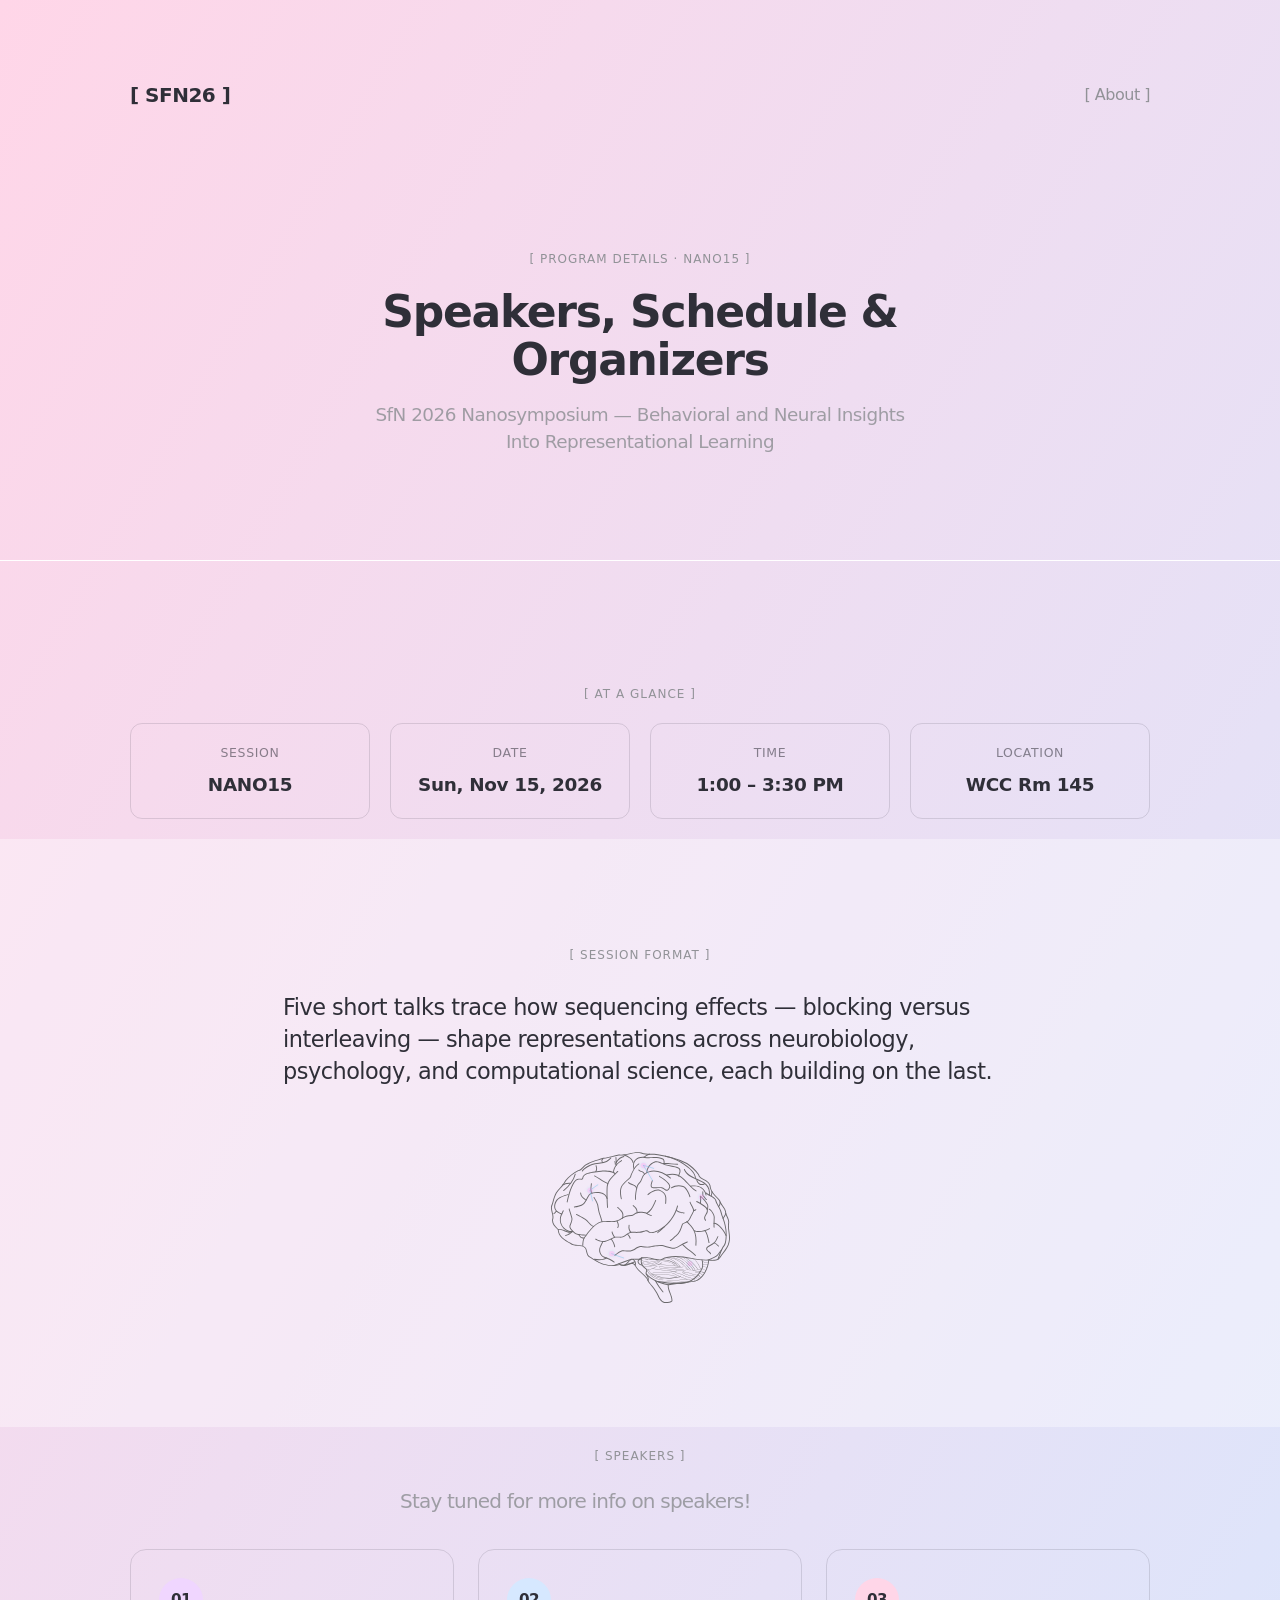
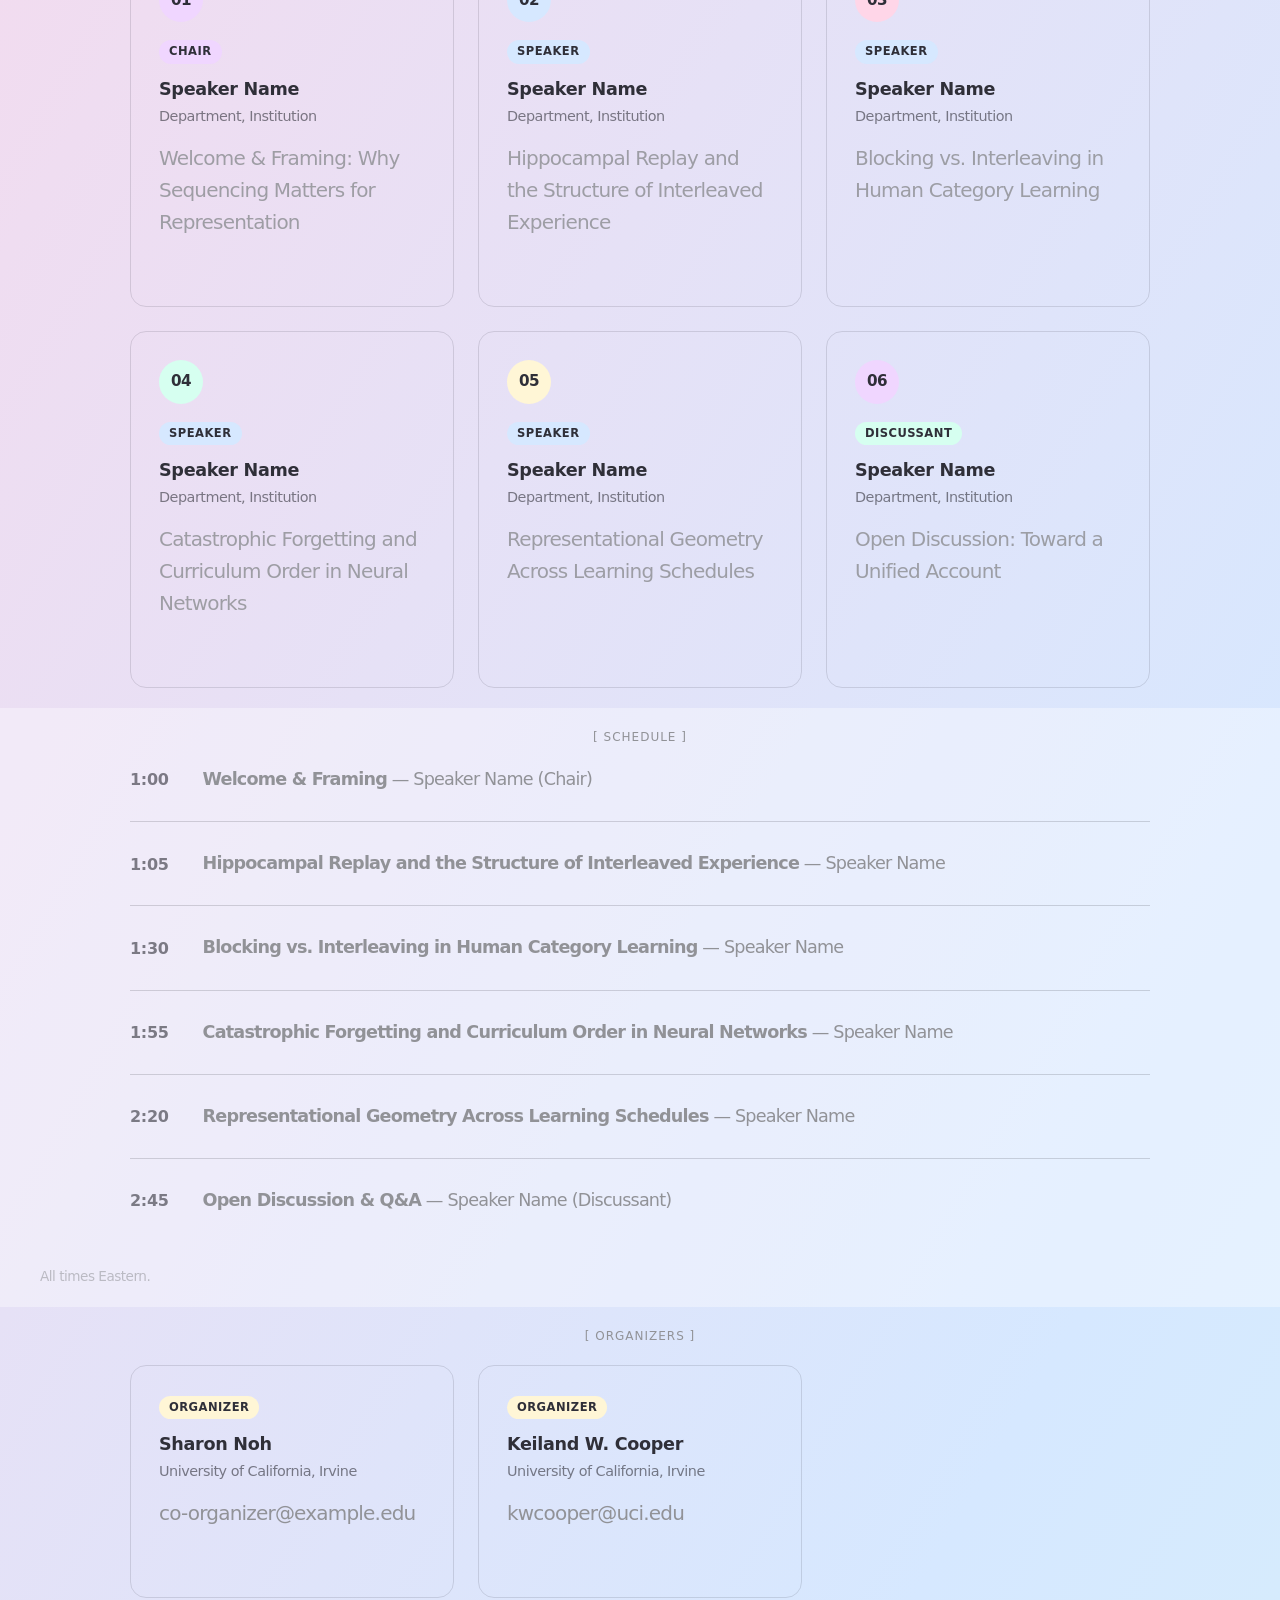
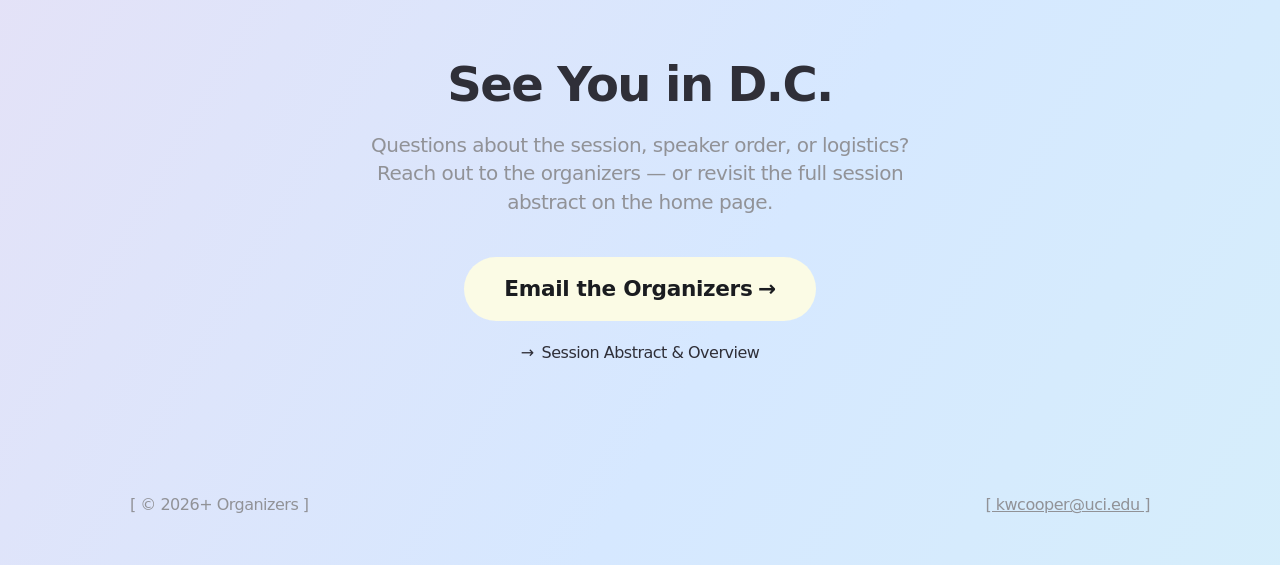
==== about.html @ 7e4efb63 "init commit" ====
<!doctype html>
<html lang="en">
  <!--

Hey! Are you a dev or a bot? If the former, then you should contact me and we can talk all things code.
If you're a bot, then well, contact me and I'll give you a Turing test or two.

-> kwcooper at uci dot edu

-->
<head>
<meta charset="utf-8" />
<meta name="viewport" content="width=device-width, initial-scale=1" />

<!-- SEO -->  
<title>Insights into Representation Learning</title>
<meta name="description" content="Behavioral and Neural Insights Into Representational Learning | SFN 2026" />
<link rel="canonical" href="https://yourdomain.com/" />
<meta name="robots" content="index,follow" />

<!-- Favicon -->   
<link rel="icon" href="./assets/img/global/favicon.ico" sizes="any" />

<!-- Socials -->
<meta property="og:title" content="Insights into Representation Learning" />
<meta property="og:description" content="Behavioral and Neural Insights Into Representational Learning | SFN 2026" />
<meta property="og:type" content="website" />
<meta property="og:url" content="https://yourdomain.com" />
<meta property="og:image" content="./assets/img/og-image.jpg" />
<meta name="twitter:card" content="summary_large_image" />

<!-- Styles + JS -->    
<link rel="preload" href="./assets/css/styles.css?v=1.0" as="style" />
<link rel="stylesheet" href="./assets/css/colors.css?v=1.0" /> 
<link rel="stylesheet" href="./assets/css/styles.css?v=1.0" />

</head>
<body class="scheme-midnight">

<header class="top">
  <div class="top__left">
    <a href="./index.html" class="top__brand">[ SFN26 ]</a>
  </div>
  <input type="checkbox" id="nav-toggle" class="nav-toggle" />
  <label for="nav-toggle" class="nav-toggle-label" aria-label="Toggle navigation menu">
    <span></span>
  </label>

  <nav class="top__right">
  	<div class="links">
	    <a href="./about.html" class="top__link" aria-current="page">[ About ]</a>
    </div>
  </nav>
</header>

<section class="hero">
  <div class="boxed-header">
    <div class="contact-hero">
      <span class="eyebrow"> [ Program Details · NANO15 ] </span>
      <h1 class="about-heading">Speakers, Schedule &amp; Organizers</h1>
      <p class="about-subheading">SfN 2026 Nanosymposium — Behavioral and Neural Insights Into Representational Learning</p>
    </div>
    <hr>
  </div>
</section>

<section id="at-a-glance">
  <div class="boxed">
    <span class="eyebrow"> [ At a Glance ] </span>
    <div class="fact-grid">
      <div class="fact-card">
        <span class="fact-card__label">Session</span>
        <span class="fact-card__value">NANO15</span>
      </div>
      <div class="fact-card">
        <span class="fact-card__label">Date</span>
        <span class="fact-card__value">Sun, Nov 15, 2026</span>
      </div>
      <div class="fact-card">
        <span class="fact-card__label">Time</span>
        <span class="fact-card__value">1:00 – 3:30 PM</span>
      </div>
      <div class="fact-card">
        <span class="fact-card__label">Location</span>
        <span class="fact-card__value">WCC Rm 145</span>
      </div>
    </div>
  </div>
</section>

<section class="bg-alt">
  <div class="bio-section">
    <div class="bio-text">
      <div class="inline-paragraph">
        <span class="eyebrow"> [ Session Format ] </span>
        <p>Five short talks trace how sequencing effects — blocking versus interleaving — shape representations across neurobiology, psychology, and computational science, each building on the last.</p>
        <!-- <p>The chair frames the shared question up front, four speakers present ~15-minute talks, and a discussant closes with open Q&amp;A connecting the threads across fields.</p> -->
        <div class="brain-visual">
          <img class="brain-illustration" src="./assets/img/global/brain-outline.svg" alt="Anatomical outline of the human brain, lateral view" width="260" height="260" />
          <svg class="brain-signals" viewBox="0 0 1200 1200" aria-hidden="true">
            <path pathLength="1" d="M300,380 Q460,260 620,230" />
            <path pathLength="1" d="M620,230 Q820,280 970,420" />
            <path pathLength="1" d="M300,380 Q350,600 430,760" />
            <path pathLength="1" d="M430,760 Q650,850 900,820" />
            <path pathLength="1" d="M620,230 Q820,550 900,820" />
            <circle cx="300" cy="380" r="16" />
            <circle cx="620" cy="230" r="16" />
            <circle cx="970" cy="420" r="16" />
            <circle cx="430" cy="760" r="16" />
            <circle cx="900" cy="820" r="16" />
          </svg>
        </div>
      </div>
    </div>
  </div>
</section>

<section id="speakers">
  <div class="boxed">
    <span class="eyebrow"> [ Speakers ] </span>
    <!-- <p class="section-intro">Confirmed speakers span neurobiology, psychology, and computational science. Names below are placeholders — swap in your finalized lineup as talks are confirmed.</p> -->
    <p class="section-intro">Stay tuned for more info on speakers!</p>
    <div class="speaker-grid">
      <div class="speaker-card">
        <div class="speaker-avatar accent-lavender">01</div>
        <span class="speaker-role role-chair">Chair</span>
        <div class="speaker-name">Speaker Name</div>
        <div class="speaker-affil">Department, Institution</div>
        <p class="speaker-talk">Welcome &amp; Framing: Why Sequencing Matters for Representation</p>
      </div>

      <div class="speaker-card">
        <div class="speaker-avatar accent-blue">02</div>
        <span class="speaker-role role-speaker">Speaker</span>
        <div class="speaker-name">Speaker Name</div>
        <div class="speaker-affil">Department, Institution</div>
        <p class="speaker-talk">Hippocampal Replay and the Structure of Interleaved Experience</p>
      </div>

      <div class="speaker-card">
        <div class="speaker-avatar accent-pink">03</div>
        <span class="speaker-role role-speaker">Speaker</span>
        <div class="speaker-name">Speaker Name</div>
        <div class="speaker-affil">Department, Institution</div>
        <p class="speaker-talk">Blocking vs. Interleaving in Human Category Learning</p>
      </div>

      <div class="speaker-card">
        <div class="speaker-avatar accent-mint">04</div>
        <span class="speaker-role role-speaker">Speaker</span>
        <div class="speaker-name">Speaker Name</div>
        <div class="speaker-affil">Department, Institution</div>
        <p class="speaker-talk">Catastrophic Forgetting and Curriculum Order in Neural Networks</p>
      </div>

      <div class="speaker-card">
        <div class="speaker-avatar accent-lemon">05</div>
        <span class="speaker-role role-speaker">Speaker</span>
        <div class="speaker-name">Speaker Name</div>
        <div class="speaker-affil">Department, Institution</div>
        <p class="speaker-talk">Representational Geometry Across Learning Schedules</p>
      </div>

      <div class="speaker-card">
        <div class="speaker-avatar accent-lavender">06</div>
        <span class="speaker-role role-discussant">Discussant</span>
        <div class="speaker-name">Speaker Name</div>
        <div class="speaker-affil">Department, Institution</div>
        <p class="speaker-talk">Open Discussion: Toward a Unified Account</p>
      </div>
    </div>
  </div>
</section>

<section class="bg-alt">
  <div class="boxed">
    <span class="eyebrow"> [ Schedule ] </span>

    <div class="timeline-list">
      <div class="timeline-item">
        <div class="timeline-year">1:00</div>
        <p class="timeline-body"><strong>Welcome &amp; Framing</strong> — Speaker Name (Chair)</p>
      </div>
      <div class="timeline-item">
        <div class="timeline-year">1:05</div>
        <p class="timeline-body"><strong>Hippocampal Replay and the Structure of Interleaved Experience</strong> — Speaker Name</p>
      </div>
      <div class="timeline-item">
        <div class="timeline-year">1:30</div>
        <p class="timeline-body"><strong>Blocking vs. Interleaving in Human Category Learning</strong> — Speaker Name</p>
      </div>
      <div class="timeline-item">
        <div class="timeline-year">1:55</div>
        <p class="timeline-body"><strong>Catastrophic Forgetting and Curriculum Order in Neural Networks</strong> — Speaker Name</p>
      </div>
      <div class="timeline-item">
        <div class="timeline-year">2:20</div>
        <p class="timeline-body"><strong>Representational Geometry Across Learning Schedules</strong> — Speaker Name</p>
      </div>
      <div class="timeline-item">
        <div class="timeline-year">2:45</div>
        <p class="timeline-body"><strong>Open Discussion &amp; Q&amp;A</strong> — Speaker Name (Discussant)</p>
      </div>
    </div>
  </div>
  <p class="section-note">All times Eastern.</p>
</section>

<section id="organizers">
  <div class="boxed">
    <span class="eyebrow"> [ Organizers ] </span>
    <div class="organizer-grid">
      <div class="organizer-card">
        <span class="speaker-role role-organizer">Organizer</span>
        <div class="organizer-name">Sharon Noh</div>
        <div class="organizer-affil">University of California, Irvine</div>
        <p class="organizer-email"><a href="mailto:co-organizer@example.edu">co-organizer@example.edu</a></p>
      </div>
      <div class="organizer-card">
        <span class="speaker-role role-organizer">Organizer</span>
        <div class="organizer-name">Keiland W. Cooper</div>
        <div class="organizer-affil">University of California, Irvine</div>
        <p class="organizer-email"><a href="mailto:kwcooper@uci.edu">kwcooper@uci.edu</a></p>
      </div>
    </div>
  </div>
</section>

<section class="contact-hero" id="contact">
  <h2 class="contact-heading">See You in D.C.</h2>
  <p class="contact-intro">Questions about the session, speaker order, or logistics? Reach out to the organizers — or revisit the full session abstract on the home page.</p>
  <a href="mailto:kwcooper@uci.edu" class="top__cta contact-cta">Email the Organizers <span class="arrow">→</span></a>
  <div class="contact-links">
    <a href="./index.html">Session Abstract &amp; Overview</a>
  </div>
</section>

<footer class="site-footer">
  <p class="footer-left">[ © 2026+ Organizers ]</p>
  <p class="footer-right">
    <a href="mailto:kwcooper@uci.edu">[ kwcooper@uci.edu ]</a>
  </p>
</footer>
</body>
</html>
---- assets/css/styles.css ----
@charset "UTF-8";
/* ------------------------------------------------------------------------------- */
/* Make it look all pretty and such */
/* ------------------------------------------------------------------------------- */
*,
*::before,
*::after {
  box-sizing: border-box;
  margin: 0;
  padding: 0;
}

html {
  line-height: 1.5;
  -webkit-text-size-adjust: 100%;
  scroll-behavior: smooth;
  color: #000;
}

body {
  text-rendering: optimizeSpeed;
  font-family: inherit;
  font-size: 100%;
  line-height: inherit;
  min-height: 100vh;
  -webkit-tap-highlight-color: rgba(0, 0, 0, 0);
}

img,
picture,
video,
canvas,
svg {
  display: block;
  max-width: 100%;
  height: auto;
}

input,
button,
textarea,
select {
  font: inherit;
  color: inherit;
  background: none;
  border: none;
  outline: none;
}

ul,
ol {
  list-style: none;
}

a {
  color: inherit;
  text-decoration: none;
}

table {
  border-collapse: collapse;
  width: 100%;
}

body {
  -webkit-font-smoothing: antialiased;
  -moz-osx-font-smoothing: grayscale;
  text-rendering: optimizeLegibility;
}

body {
  font-family: "Inter", system-ui, -apple-system, BlinkMacSystemFont, "Segoe UI", sans-serif, "Apple Color Emoji", "Segoe UI Emoji";
  line-height: 1.5;
  letter-spacing: -0.5px;
  font-style: normal;
  font-weight: 400;
}

section {
  padding-top: 20px;
  padding-bottom: 20px;
}
@media (max-width: 600px) {
  section {
    padding-top: 30px;
    padding-bottom: 30px;
  }
}

.bio-section, .site-footer, .top {
  padding-top: 80px;
  padding-bottom: 80px;
}
@media (max-width: 600px) {
  .bio-section, .site-footer, .top {
    padding-top: 40px;
    padding-bottom: 40px;
  }
}

.bio-section, .site-footer, div.boxed, .eyebrow, .top {
  width: 100%;
  max-width: 1020px;
  margin-left: auto;
  margin-right: auto;
}
@media (max-width: 1100px) {
  .bio-section, .site-footer, div.boxed, .eyebrow, .top {
    width: calc(100% - 80px);
  }
}
.overview {
  width: 100%;
  max-width: 800px;
  margin-left: auto;
  margin-right: auto;
}

div.boxed blockquote, div.boxed p,
div.boxed h2 {
  width: 100%;
  max-width: 480px;
  margin-left: auto;
  margin-right: auto;
}

/* ------------------------------------------------------------------------------- */
/* Global styles */
/* ------------------------------------------------------------------------------- */
html {
  font-size: 16px;
  scroll-behavior: smooth;
  box-sizing: border-box;
}
@media (max-width: 600px) {
  html {
    font-size: 14px;
  }
}

body {
  padding: 0;
  margin: 0;
  -webkit-tap-highlight-color: rgba(0, 0, 0, 0);
}

*, *::before, *::after {
  box-sizing: inherit;
}

img {
  max-width: 100%;
  height: auto;
  border-radius: 12px;
}

a img {
  vertical-align: top;
}

p {
  margin: 0 0 10px 0;
}

li {
  list-style: none;
}

*:focus {
  outline: 2px solid transparent;
  outline-offset: 2px;
}

hr {
  border: none;
  height: 1px;
  display: block;
  margin: 40px 0;
  border-bottom: 2px dotted;
}

b, strong {
  font-style: normal;
  font-weight: 600;
}

del {
  text-decoration: line-through;
}

blockquote {
  margin: 40px 0 40px 0;
  padding: 0 20px 0 20px;
  border-left: 1px solid;
}
blockquote a {
  text-decoration: underline;
}

i, em {
  font-style: italic;
}

pre code {
  display: block;
  padding: 20px;
  overflow: hidden;
  margin-bottom: 20px;
}

textarea,
input,
button,
select {
  border-radius: 0;
  appearance: none;
  -webkit-appearance: none;
  -moz-appearance: none;
}

/* ------------------------------------------------------------------------------- */
/* Header (logo + nav) */
/* ------------------------------------------------------------------------------- */
.top {
  position: relative;
  display: flex;
  justify-content: space-between;
  align-items: center;
  background-color: inherit;
}
.top__left {
  display: flex;
  align-items: center;
  gap: 20px;
}

/* Mobile nav toggle (checkbox hack — no JS needed) */
.nav-toggle {
  position: absolute;
  width: 1px;
  height: 1px;
  overflow: hidden;
  clip: rect(0 0 0 0);
}
.nav-toggle-label {
  display: none;
  align-items: center;
  justify-content: center;
  width: 28px;
  height: 28px;
  cursor: pointer;
  z-index: 20;
}
.nav-toggle-label span {
  position: relative;
  display: block;
  width: 100%;
  height: 2px;
  background: currentColor;
  transition: background 0.2s ease;
}
.nav-toggle-label span::before,
.nav-toggle-label span::after {
  content: "";
  position: absolute;
  left: 0;
  width: 100%;
  height: 2px;
  background: currentColor;
  transition: transform 0.25s ease, top 0.25s ease;
}
.nav-toggle-label span::before {
  top: -8px;
}
.nav-toggle-label span::after {
  top: 8px;
}
.nav-toggle:checked ~ .nav-toggle-label span {
  background: transparent;
}
.nav-toggle:checked ~ .nav-toggle-label span::before {
  top: 0;
  transform: rotate(45deg);
}
.nav-toggle:checked ~ .nav-toggle-label span::after {
  top: 0;
  transform: rotate(-45deg);
}
.top__avatar {
  width: 60px;
  height: 60px;
  border-radius: 50%;
  object-fit: cover;
}
@media (max-width: 600px) {
  .top__avatar {
    width: 40px;
    height: 40px;
  }
}
.top__brand {
  font-size: 1.25rem;
  font-weight: bold;
}
.top__right {
  display: flex;
  align-items: center;
  gap: 40px;
}
@media (max-width: 600px) {
  .nav-toggle-label {
    display: flex;
  }
  .top__right {
    position: absolute;
    top: 100%;
    left: 50%;
    right: auto;
    width: 100vw;
    padding: 30px 0 40px;
    background-color: #fffff5;
    color: #1a1c20;
    align-items: center;
    opacity: 0;
    visibility: hidden;
    transform: translate(-50%, -8px);
    transition: opacity 0.2s ease, transform 0.2s ease, visibility 0.2s;
  }
  .nav-toggle:checked ~ .top__right {
    opacity: 1;
    visibility: visible;
    transform: translate(-50%, 0);
  }
  .top__right .links {
    flex-direction: column;
    align-items: center;
    gap: 28px;
    width: 100%;
  }
  .top__right .links .top__link {
    font-size: 1.5rem;
    text-align: center;
    color: #000;
  }
  .top__right .links .top__link:hover {
    color: #999;
  }
}
.top .links {
  display: flex;
  align-items: center;
  gap: 40px;
}
.top__link {
  font-size: 1rem;
  text-decoration: none;
  transition: color 0.2s ease-in, border-color 0.2s ease-in;
}
.top__link:hover {
  transition: color 0.1s ease-out, border-color 0.1s ease-out;
}
.top__cta {
  padding: 4px 16px;
  border-radius: 999px;
  font-size: 1rem;
  text-decoration: none;
  display: inline-flex;
  transition: color 0.3s;
}
.top__cta .arrow {
  display: inline-block;
  transition: transform 0.3s ease;
  margin-left: 0.25em;
}
.top__cta:hover .arrow {
  transform: translateX(3px);
}


/* :) */

div.boxed-header img {
    width: 20%; 
    display: block; 
    margin-left: auto;
    margin-right: auto;
    height: auto; 
  }
  @media (max-width: 600px) {
  div.boxed-header img  {
    width: 20%; 
  }
}

/* border: none; height: 40px; border-top: 0.5px solid white; margin: 5px 0;  */
div.boxed-header hr {
    border: none; 
    height: 80px; 
    border-top: 0.5px solid white; 
    margin: 5px 0;
}


/* ------------------------------------------------------------------------------- */
/* Intros with big type */
/* ------------------------------------------------------------------------------- */
.eyebrow {
  display: block;
  margin-bottom: 20px;
  text-transform: uppercase;
  font-size: 12px;
  letter-spacing: 1px;
  text-align: center;
  /* border: 1px solid white; */
}

.overview {
  font-size: 4rem;
  letter-spacing: -0.1875rem;
  line-height: 4.4rem;
  text-align: center;
}
@media (max-width: 600px) {
  .overview {
    text-align: left;
    font-size: 3.2rem;
    letter-spacing: -0.0375rem;
    line-height: 3.52rem;
  }
}

.page-title {
  color: #000;
  font-size: 1.5rem;
  font-weight: 600;
  letter-spacing: -0.02rem;
  line-height: 1.4;
  text-align: center;
  margin-top: 24px;
}
@media (max-width: 600px) {
  .page-title {
    text-align: center;
    font-size: 1.15rem;
  }
}

/* ------------------------------------------------------------------------------- */
/* Page sections */
/* ------------------------------------------------------------------------------- */
section {
  width: 100%;
  margin: 0;
}
section p {
  margin-bottom: 40px;
}
section p a {
  text-decoration: underline;
}
section hr {
  border: none;
  height: 160px;
}
@media (max-width: 600px) {
  section hr {
    height: 80px;
  }
}


div.boxed img {
  width: 100%;
  max-width: 1020px;
  border-radius: 12px;
}
div.boxed p,
div.boxed h2 {
  font-size: 1.25rem;
  letter-spacing: -0.05rem;
  line-height: 2rem;
}
div.boxed h2 {
  margin-top: 40px;
  margin-bottom: 40px;
}
div.boxed blockquote {
  font-size: 1rem;
  line-height: 1.5rem;
}
div.boxed blockquote p {
  font-size: 1rem;
  line-height: 1.5rem;
}
div.boxed p a {
  transition: color 0.2s ease-in, border-color 0.2s ease-in;
}
div.boxed p a:hover {
  transition: color 0.1s ease-out, border-color 0.1s ease-out;
}
/*div.boxed hr {
  border: none;
  height: 160px;
}*/



/* ------------------------------------------------------------------------------- */
/* Footers */
/* ------------------------------------------------------------------------------- */
.site-footer {
  display: flex;
  justify-content: space-between;
  align-items: center;
  padding: 40px 0;
  font-size: 1rem;
  flex-wrap: wrap;
}

.site-footer a {
  text-decoration: underline;
}

.site-footer a:hover {
  text-decoration: underline;
}

.footer-left,
.footer-right {
  margin: 0.5rem 0;
}

/* ------------------------------------------------------------------------------- */
/* Bios, Info, About section */
/*TODO: need to redo this section if we want the actual footer...*/
/* ------------------------------------------------------------------------------- */
.bio-section {
  display: flex;
  align-items: center;
  justify-content: center;
  gap: 40px;
/*  flex-wrap: wrap;*/
}

.bio-image {
  width: 10%;
}
@media (min-width: 600px) {
  .bio-image {
    width: 10%;
  }
}

.bio-image img {
  width: 100%;
  border-radius: 12px;
}

.bio-text {
  width: 70%;
  font-size: 1.4rem;
  line-height: 2rem;
}
@media (max-width: 600px) {
  .bio-text {
    width: 90%;
    font-size: 1.1rem;
  }
}

.bio-links {
  display: flex;
  gap: 3rem;
  font-size: 1.25rem;
  line-height: 2rem;
  flex-wrap: wrap;
}
.bio-links ul {
  list-style: none;
  padding: 0;
}
.bio-links ul li {
  margin-bottom: 8px;
}
.bio-links a {
  text-decoration: none;
  position: relative;
}
.bio-links a::before {
  content: "→";
  margin-right: 0.5rem;
  display: inline-block;
  transition: transform 0.3s ease;
}
.bio-links a:hover {
  text-decoration: none;
}
.bio-links a:hover::before {
  transform: translateX(3px);
}

/* ------------------------------------------------------------------------------- */
/* Contact */
/* ------------------------------------------------------------------------------- */
.contact-hero {
  max-width: 560px;
  margin: 0 auto;
  padding: 40px 0 60px;
  text-align: center;
}
.contact-heading {
  margin-bottom: 20px;
  font-size: 3rem;
  letter-spacing: -0.1rem;
  line-height: 1.1;
}
.contact-intro {
  margin-bottom: 40px;
  font-size: 1.25rem;
  line-height: 1.8rem;
}
.contact-cta {
  padding: 16px 40px;
  font-size: 1.35rem;
  font-weight: 600;
  letter-spacing: -0.02rem;
  transition: transform 0.2s ease, opacity 0.2s ease;
}
.contact-cta:hover {
  transform: translateY(-2px);
  opacity: 0.85;
}
.contact-links {
  display: flex;
  flex-wrap: wrap;
  justify-content: center;
  gap: 28px 40px;
  padding-bottom: 20px;
  padding-top: 20px;
}
.contact-links a {
  position: relative;
  font-size: 1rem;
  text-decoration: none;
}
.contact-links a::before {
  content: "→";
  margin-right: 0.5rem;
  display: inline-block;
  transition: transform 0.3s ease;
}
.contact-links a:hover::before {
  transform: translateX(3px);
}
@media (max-width: 600px) {
  .contact-heading {
    font-size: 2.2rem;
  }
  .contact-intro {
    font-size: 1.05rem;
  }
  .contact-cta {
    width: 100%;
    justify-content: center;
    padding: 16px 24px;
    font-size: 1.15rem;
  }
  .contact-links {
    gap: 16px 28px;
  }
}

/* ------------------------------------------------------------------------------- */
/* About: milestone timeline (mirrors the publications list layout) */
/* ------------------------------------------------------------------------------- */
.timeline-list {
  display: flex;
  flex-direction: column;
}
.timeline-item {
  display: flex;
  gap: 28px;
  padding: 28px 0;
  border-bottom: 1px solid color-mix(in srgb, currentColor 18%, transparent);
}
.timeline-item:first-child {
  padding-top: 0;
}
.timeline-item:last-child {
  border-bottom: none;
}
.timeline-year {
  flex: 0 0 auto;
  width: 4ch;
  padding-top: 0.15rem;
  font-size: 1rem;
  font-weight: 600;
  letter-spacing: -0.02rem;
  opacity: 0.6;
}
.timeline-list .timeline-body {
  max-width: none;
  flex: 1 1 0%;
  min-width: 0;
  margin: 0;
  font-size: 1.1rem;
  line-height: 1.7rem;
}
@media (max-width: 600px) {
  .timeline-item {
    gap: 16px;
    padding: 20px 0;
  }
  .timeline-list .timeline-body {
    font-size: 1rem;
    line-height: 1.5rem;
  }
}

/* ------------------------------------------------------------------------------- */
/* About page: hero heading, quick facts, speakers, schedule, organizers */
/* ------------------------------------------------------------------------------- */
.brain-section {
  padding-bottom: 1px;
}
.aim-section {
  padding-top: 1px;
}

.brain-visual {
  position: relative;
  display: block;
  width: 100%;
  max-width: 200px;
  margin: 28px auto 0;
}
.brain-illustration {
  display: block;
  width: 100%;
  height: auto;
  opacity: 0.8;
}
.brain-signals {
  position: absolute;
  inset: 0;
  width: 100%;
  height: 100%;
  pointer-events: none;
}
.brain-signals circle {
  fill: #f78eef;
  filter: drop-shadow(0 0 8px #5ec8e8);
  opacity: 0.25;
  transform-box: fill-box;
  transform-origin: center;
  animation: neuron-pulse 3s ease-in-out infinite;
}
.brain-signals circle:nth-of-type(1) { animation-delay: 0s; }
.brain-signals circle:nth-of-type(2) { animation-delay: 0.35s; }
.brain-signals circle:nth-of-type(3) { animation-delay: 0.7s; }
.brain-signals circle:nth-of-type(4) { animation-delay: 1.05s; }
.brain-signals circle:nth-of-type(5) { animation-delay: 1.4s; }

.brain-signals path {
  fill: none;
  stroke: #5ecae8;
  stroke-width: 3;
  stroke-linecap: round;
  stroke-dasharray: 0.16 0.84;
  filter: drop-shadow(0 0 10px #f5a2f7);
  opacity: 0.85;
  animation: signal-travel 2.4s linear infinite;
}
.brain-signals path:nth-of-type(1) { animation-delay: 0s; }
.brain-signals path:nth-of-type(2) { animation-delay: 0.5s; }
.brain-signals path:nth-of-type(3) { animation-delay: 0.2s; }
.brain-signals path:nth-of-type(4) { animation-delay: 0.9s; }
.brain-signals path:nth-of-type(5) { animation-delay: 1.3s; }

@keyframes neuron-pulse {
  0%, 100% { opacity: 0.2; transform: scale(1); }
  50% { opacity: 1; transform: scale(1.8); }
}
@keyframes signal-travel {
  from { stroke-dashoffset: 1; }
  to { stroke-dashoffset: 0; }
}
@media (prefers-reduced-motion: reduce) {
  .brain-signals circle,
  .brain-signals path {
    animation: none;
    opacity: 0.6;
  }
}

.about-heading {
  margin-bottom: 16px;
  font-size: 2.75rem;
  letter-spacing: -0.08rem;
  line-height: 1.1;
  text-align: center;
}
.about-subheading {
  font-size: 1.15rem;
  line-height: 1.7rem;
  text-align: center;
  opacity: 0.85;
}
@media (max-width: 600px) {
  .about-heading {
    font-size: 2rem;
  }
}

.section-intro {
  max-width: 640px;
  margin-bottom: 32px;
  font-size: 1.1rem;
  line-height: 1.7rem;
  opacity: 0.85;
}

.section-note {
  width: 100%;
  margin-top: 24px;
  margin-bottom: 0;
  padding: 0 40px;
  font-size: 0.85rem;
  text-align: left;
  opacity: 0.55;
}
@media (max-width: 600px) {
  .section-note {
    padding: 0 24px;
  }
}

.fact-grid {
  display: grid;
  grid-template-columns: repeat(auto-fit, minmax(160px, 1fr));
  gap: 20px;
}
.fact-card {
  padding: 20px;
  border-radius: 12px;
  border: 1px solid color-mix(in srgb, currentColor 14%, transparent);
  text-align: center;
  transition: transform 0.2s ease, border-color 0.2s ease;
}
.fact-card:hover {
  transform: translateY(-4px);
  border-color: color-mix(in srgb, currentColor 40%, transparent);
}
.fact-card__label {
  display: block;
  margin-bottom: 8px;
  font-size: 0.78rem;
  letter-spacing: 0.04rem;
  text-transform: uppercase;
  opacity: 0.55;
}
.fact-card__value {
  font-size: 1.15rem;
  font-weight: 600;
  letter-spacing: -0.02rem;
}

.speaker-grid,
.organizer-grid {
  display: grid;
  grid-template-columns: repeat(auto-fill, minmax(260px, 1fr));
  gap: 24px;
}
.speaker-card,
.organizer-card {
  padding: 28px;
  border-radius: 16px;
  border: 1px solid color-mix(in srgb, currentColor 14%, transparent);
  transition: transform 0.2s ease, border-color 0.2s ease, background-color 0.2s ease;
}
.speaker-card:hover,
.organizer-card:hover {
  transform: translateY(-4px);
  border-color: color-mix(in srgb, currentColor 40%, transparent);
  background-color: color-mix(in srgb, currentColor 5%, transparent);
}
.speaker-avatar {
  display: flex;
  align-items: center;
  justify-content: center;
  width: 44px;
  height: 44px;
  margin-bottom: 16px;
  border-radius: 50%;
  font-weight: 700;
  font-size: 0.95rem;
  color: #2f2f38;
}
.speaker-avatar.accent-pink { background: #ffd6e8; }
.speaker-avatar.accent-blue { background: #d6e8ff; }
.speaker-avatar.accent-mint { background: #d6fff0; }
.speaker-avatar.accent-lemon { background: #fff6d6; }
.speaker-avatar.accent-lavender { background: #f0d6ff; }

.speaker-role {
  display: inline-block;
  margin-bottom: 12px;
  padding: 3px 10px;
  border-radius: 999px;
  font-size: 0.72rem;
  letter-spacing: 0.03rem;
  text-transform: uppercase;
  font-weight: 600;
  color: #2f2f38;
}
.speaker-role.role-chair { background: #f0d6ff; }
.speaker-role.role-speaker { background: #d6e8ff; }
.speaker-role.role-discussant { background: #d6fff0; }
.speaker-role.role-organizer { background: #fff6d6; }

.speaker-name,
.organizer-name {
  margin-bottom: 4px;
  font-size: 1.1rem;
  font-weight: 600;
  letter-spacing: -0.02rem;
}
.speaker-affil,
.organizer-affil {
  margin-bottom: 14px;
  font-size: 0.9rem;
  opacity: 0.6;
}
.speaker-talk {
  font-size: 0.95rem;
  line-height: 1.5rem;
  opacity: 0.85;
}
.organizer-email {
  font-size: 0.85rem;
}
.organizer-email a {
  border-bottom: 1px solid transparent;
  text-decoration: none;
  transition: border-color 0.2s ease-in;
}
.organizer-email a:hover {
  border-color: currentColor;
  transition: border-color 0.1s ease-out;
}

@media (max-width: 600px) {
  .fact-grid,
  .speaker-grid,
  .organizer-grid {
    grid-template-columns: 1fr;
  }
}

/* ------------------------------------------------------------------------------- */
/* Let's add a bit of flair */
/* ------------------------------------------------------------------------------- */
/*TODO: could make each letter a color that fades to white when typed*/
.typewriter h1 {
  overflow: hidden; /* Ensures content is revealed sequentially */
  border-right: .13em solid whitesmoke; /* The blinking typewriter cursor */
  white-space: nowrap; /* Keeps the text on a single line */
  margin: 0 auto; /* Gives a nice scrolling effect if centered */
  /*letter-spacing: .15em;  Adjust to style preferences */
/*  padding-right: 0.15em; */
  /* The exact character count determines the steps value (19 characters here) */
  width: 14ch; 
  
  /* Combined animations: typing execution and cursor blink */
  animation: 
    typing 3.5s steps(12, end) forwards,
    blink-caret .95s step-end infinite;

  /* Blinks 5 times (.75s * 5 = 3.75s), matching the 3.5s typing time */
  animation: 
    typing 3.5s steps(12, end) forwards,
    blink-caret .95s step-end 7 forwards; 
}

@media (max-width: 768px) {
  .typewriter h1 {
    font-size: 40px; /* Adjust this value to your liking */
    line-height: 0.9;
  }
}

/* The typing animation (reveals width character-by-character) */
@keyframes typing {
  from { width: 0 }
  to { width: 11ch }
}

/* The typewriter cursor animation */
@keyframes blink-caret {
  from, to { border-color: transparent; }
  50% { border-color: whitesmoke; }
}
---- assets/css/colors.css ----
body.scheme-midnight {
    background-color: #1a1c20;
    color: #fffff5;
}
body.scheme-midnight ::selection {
    background: #fffff5;
    color: #1a1c20;
    text-shadow: none;
}
body.scheme-midnight section.bg-alt {
    background-color: #27282a;
}
body.scheme-midnight blockquote, body.scheme-midnight hr {
    border-color: #919297;
}
body.scheme-midnight blockquote {
    border-color: #7b7d80;
}
body.scheme-midnight, body.scheme-midnight div.boxed p a:hover, body.scheme-midnight .top__link:hover, body.scheme-midnight .bio-text p, body.scheme-midnight .bio-links a {
    color: #fffff5;
}
body.scheme-midnight .links a, .top__brand, body.scheme-midnight .eyebrow, body.scheme-midnight p, body.scheme-midnight pre code, body.scheme-midnight del, body.scheme-midnight .site-footer, body.scheme-midnight .site-footer a {
    color: #919297;
}
body.scheme-midnight blockquote, body.scheme-midnight blockquote p, body.scheme-midnight blockquote a {
    color: #7b7d80;
}
body.scheme-midnight .top__cta {
    background-color: #fbfbe5;
    color: #1a1c20;
}
body.scheme-midnight .top__cta a {
    color: #1a1c20;
}

/* ------------------------------------------------------------------------------- */
/* Animated pastel gradient background override */
/* ------------------------------------------------------------------------------- */
@keyframes pastelGradientShift {
    0% { background-position: 0% 50%; }
    50% { background-position: 100% 50%; }
    100% { background-position: 0% 50%; }
}

body.scheme-midnight {
    background: linear-gradient(120deg, #ffd6e8, #d6e8ff, #d6fff0, #fff6d6, #f0d6ff, #ffd6e8);
    background-size: 400% 400%;
    animation: pastelGradientShift 20s ease infinite;
    color: #2f2f38;
}
body.scheme-midnight .top__brand,
body.scheme-midnight div.boxed p a:hover,
body.scheme-midnight .top__link:hover,
body.scheme-midnight .bio-text p,
body.scheme-midnight .bio-links a {
    color: #2f2f38;
}
body.scheme-midnight section.bg-alt {
    background-color: rgba(255, 255, 255, 0.35);
}
---- assets/css/styles.css ----
@charset "UTF-8";
/* ------------------------------------------------------------------------------- */
/* Make it look all pretty and such */
/* ------------------------------------------------------------------------------- */
*,
*::before,
*::after {
  box-sizing: border-box;
  margin: 0;
  padding: 0;
}

html {
  line-height: 1.5;
  -webkit-text-size-adjust: 100%;
  scroll-behavior: smooth;
  color: #000;
}

body {
  text-rendering: optimizeSpeed;
  font-family: inherit;
  font-size: 100%;
  line-height: inherit;
  min-height: 100vh;
  -webkit-tap-highlight-color: rgba(0, 0, 0, 0);
}

img,
picture,
video,
canvas,
svg {
  display: block;
  max-width: 100%;
  height: auto;
}

input,
button,
textarea,
select {
  font: inherit;
  color: inherit;
  background: none;
  border: none;
  outline: none;
}

ul,
ol {
  list-style: none;
}

a {
  color: inherit;
  text-decoration: none;
}

table {
  border-collapse: collapse;
  width: 100%;
}

body {
  -webkit-font-smoothing: antialiased;
  -moz-osx-font-smoothing: grayscale;
  text-rendering: optimizeLegibility;
}

body {
  font-family: "Inter", system-ui, -apple-system, BlinkMacSystemFont, "Segoe UI", sans-serif, "Apple Color Emoji", "Segoe UI Emoji";
  line-height: 1.5;
  letter-spacing: -0.5px;
  font-style: normal;
  font-weight: 400;
}

section {
  padding-top: 20px;
  padding-bottom: 20px;
}
@media (max-width: 600px) {
  section {
    padding-top: 30px;
    padding-bottom: 30px;
  }
}

.bio-section, .site-footer, .top {
  padding-top: 80px;
  padding-bottom: 80px;
}
@media (max-width: 600px) {
  .bio-section, .site-footer, .top {
    padding-top: 40px;
    padding-bottom: 40px;
  }
}

.bio-section, .site-footer, div.boxed, .eyebrow, .top {
  width: 100%;
  max-width: 1020px;
  margin-left: auto;
  margin-right: auto;
}
@media (max-width: 1100px) {
  .bio-section, .site-footer, div.boxed, .eyebrow, .top {
    width: calc(100% - 80px);
  }
}
.overview {
  width: 100%;
  max-width: 800px;
  margin-left: auto;
  margin-right: auto;
}

div.boxed blockquote, div.boxed p,
div.boxed h2 {
  width: 100%;
  max-width: 480px;
  margin-left: auto;
  margin-right: auto;
}

/* ------------------------------------------------------------------------------- */
/* Global styles */
/* ------------------------------------------------------------------------------- */
html {
  font-size: 16px;
  scroll-behavior: smooth;
  box-sizing: border-box;
}
@media (max-width: 600px) {
  html {
    font-size: 14px;
  }
}

body {
  padding: 0;
  margin: 0;
  -webkit-tap-highlight-color: rgba(0, 0, 0, 0);
}

*, *::before, *::after {
  box-sizing: inherit;
}

img {
  max-width: 100%;
  height: auto;
  border-radius: 12px;
}

a img {
  vertical-align: top;
}

p {
  margin: 0 0 10px 0;
}

li {
  list-style: none;
}

*:focus {
  outline: 2px solid transparent;
  outline-offset: 2px;
}

hr {
  border: none;
  height: 1px;
  display: block;
  margin: 40px 0;
  border-bottom: 2px dotted;
}

b, strong {
  font-style: normal;
  font-weight: 600;
}

del {
  text-decoration: line-through;
}

blockquote {
  margin: 40px 0 40px 0;
  padding: 0 20px 0 20px;
  border-left: 1px solid;
}
blockquote a {
  text-decoration: underline;
}

i, em {
  font-style: italic;
}

pre code {
  display: block;
  padding: 20px;
  overflow: hidden;
  margin-bottom: 20px;
}

textarea,
input,
button,
select {
  border-radius: 0;
  appearance: none;
  -webkit-appearance: none;
  -moz-appearance: none;
}

/* ------------------------------------------------------------------------------- */
/* Header (logo + nav) */
/* ------------------------------------------------------------------------------- */
.top {
  position: relative;
  display: flex;
  justify-content: space-between;
  align-items: center;
  background-color: inherit;
}
.top__left {
  display: flex;
  align-items: center;
  gap: 20px;
}

/* Mobile nav toggle (checkbox hack — no JS needed) */
.nav-toggle {
  position: absolute;
  width: 1px;
  height: 1px;
  overflow: hidden;
  clip: rect(0 0 0 0);
}
.nav-toggle-label {
  display: none;
  align-items: center;
  justify-content: center;
  width: 28px;
  height: 28px;
  cursor: pointer;
  z-index: 20;
}
.nav-toggle-label span {
  position: relative;
  display: block;
  width: 100%;
  height: 2px;
  background: currentColor;
  transition: background 0.2s ease;
}
.nav-toggle-label span::before,
.nav-toggle-label span::after {
  content: "";
  position: absolute;
  left: 0;
  width: 100%;
  height: 2px;
  background: currentColor;
  transition: transform 0.25s ease, top 0.25s ease;
}
.nav-toggle-label span::before {
  top: -8px;
}
.nav-toggle-label span::after {
  top: 8px;
}
.nav-toggle:checked ~ .nav-toggle-label span {
  background: transparent;
}
.nav-toggle:checked ~ .nav-toggle-label span::before {
  top: 0;
  transform: rotate(45deg);
}
.nav-toggle:checked ~ .nav-toggle-label span::after {
  top: 0;
  transform: rotate(-45deg);
}
.top__avatar {
  width: 60px;
  height: 60px;
  border-radius: 50%;
  object-fit: cover;
}
@media (max-width: 600px) {
  .top__avatar {
    width: 40px;
    height: 40px;
  }
}
.top__brand {
  font-size: 1.25rem;
  font-weight: bold;
}
.top__right {
  display: flex;
  align-items: center;
  gap: 40px;
}
@media (max-width: 600px) {
  .nav-toggle-label {
    display: flex;
  }
  .top__right {
    position: absolute;
    top: 100%;
    left: 50%;
    right: auto;
    width: 100vw;
    padding: 30px 0 40px;
    background-color: #fffff5;
    color: #1a1c20;
    align-items: center;
    opacity: 0;
    visibility: hidden;
    transform: translate(-50%, -8px);
    transition: opacity 0.2s ease, transform 0.2s ease, visibility 0.2s;
  }
  .nav-toggle:checked ~ .top__right {
    opacity: 1;
    visibility: visible;
    transform: translate(-50%, 0);
  }
  .top__right .links {
    flex-direction: column;
    align-items: center;
    gap: 28px;
    width: 100%;
  }
  .top__right .links .top__link {
    font-size: 1.5rem;
    text-align: center;
    color: #000;
  }
  .top__right .links .top__link:hover {
    color: #999;
  }
}
.top .links {
  display: flex;
  align-items: center;
  gap: 40px;
}
.top__link {
  font-size: 1rem;
  text-decoration: none;
  transition: color 0.2s ease-in, border-color 0.2s ease-in;
}
.top__link:hover {
  transition: color 0.1s ease-out, border-color 0.1s ease-out;
}
.top__cta {
  padding: 4px 16px;
  border-radius: 999px;
  font-size: 1rem;
  text-decoration: none;
  display: inline-flex;
  transition: color 0.3s;
}
.top__cta .arrow {
  display: inline-block;
  transition: transform 0.3s ease;
  margin-left: 0.25em;
}
.top__cta:hover .arrow {
  transform: translateX(3px);
}


/* :) */

div.boxed-header img {
    width: 20%; 
    display: block; 
    margin-left: auto;
    margin-right: auto;
    height: auto; 
  }
  @media (max-width: 600px) {
  div.boxed-header img  {
    width: 20%; 
  }
}

/* border: none; height: 40px; border-top: 0.5px solid white; margin: 5px 0;  */
div.boxed-header hr {
    border: none; 
    height: 80px; 
    border-top: 0.5px solid white; 
    margin: 5px 0;
}


/* ------------------------------------------------------------------------------- */
/* Intros with big type */
/* ------------------------------------------------------------------------------- */
.eyebrow {
  display: block;
  margin-bottom: 20px;
  text-transform: uppercase;
  font-size: 12px;
  letter-spacing: 1px;
  text-align: center;
  /* border: 1px solid white; */
}

.overview {
  font-size: 4rem;
  letter-spacing: -0.1875rem;
  line-height: 4.4rem;
  text-align: center;
}
@media (max-width: 600px) {
  .overview {
    text-align: left;
    font-size: 3.2rem;
    letter-spacing: -0.0375rem;
    line-height: 3.52rem;
  }
}

.page-title {
  color: #000;
  font-size: 1.5rem;
  font-weight: 600;
  letter-spacing: -0.02rem;
  line-height: 1.4;
  text-align: center;
  margin-top: 24px;
}
@media (max-width: 600px) {
  .page-title {
    text-align: center;
    font-size: 1.15rem;
  }
}

/* ------------------------------------------------------------------------------- */
/* Page sections */
/* ------------------------------------------------------------------------------- */
section {
  width: 100%;
  margin: 0;
}
section p {
  margin-bottom: 40px;
}
section p a {
  text-decoration: underline;
}
section hr {
  border: none;
  height: 160px;
}
@media (max-width: 600px) {
  section hr {
    height: 80px;
  }
}


div.boxed img {
  width: 100%;
  max-width: 1020px;
  border-radius: 12px;
}
div.boxed p,
div.boxed h2 {
  font-size: 1.25rem;
  letter-spacing: -0.05rem;
  line-height: 2rem;
}
div.boxed h2 {
  margin-top: 40px;
  margin-bottom: 40px;
}
div.boxed blockquote {
  font-size: 1rem;
  line-height: 1.5rem;
}
div.boxed blockquote p {
  font-size: 1rem;
  line-height: 1.5rem;
}
div.boxed p a {
  transition: color 0.2s ease-in, border-color 0.2s ease-in;
}
div.boxed p a:hover {
  transition: color 0.1s ease-out, border-color 0.1s ease-out;
}
/*div.boxed hr {
  border: none;
  height: 160px;
}*/



/* ------------------------------------------------------------------------------- */
/* Footers */
/* ------------------------------------------------------------------------------- */
.site-footer {
  display: flex;
  justify-content: space-between;
  align-items: center;
  padding: 40px 0;
  font-size: 1rem;
  flex-wrap: wrap;
}

.site-footer a {
  text-decoration: underline;
}

.site-footer a:hover {
  text-decoration: underline;
}

.footer-left,
.footer-right {
  margin: 0.5rem 0;
}

/* ------------------------------------------------------------------------------- */
/* Bios, Info, About section */
/*TODO: need to redo this section if we want the actual footer...*/
/* ------------------------------------------------------------------------------- */
.bio-section {
  display: flex;
  align-items: center;
  justify-content: center;
  gap: 40px;
/*  flex-wrap: wrap;*/
}

.bio-image {
  width: 10%;
}
@media (min-width: 600px) {
  .bio-image {
    width: 10%;
  }
}

.bio-image img {
  width: 100%;
  border-radius: 12px;
}

.bio-text {
  width: 70%;
  font-size: 1.4rem;
  line-height: 2rem;
}
@media (max-width: 600px) {
  .bio-text {
    width: 90%;
    font-size: 1.1rem;
  }
}

.bio-links {
  display: flex;
  gap: 3rem;
  font-size: 1.25rem;
  line-height: 2rem;
  flex-wrap: wrap;
}
.bio-links ul {
  list-style: none;
  padding: 0;
}
.bio-links ul li {
  margin-bottom: 8px;
}
.bio-links a {
  text-decoration: none;
  position: relative;
}
.bio-links a::before {
  content: "→";
  margin-right: 0.5rem;
  display: inline-block;
  transition: transform 0.3s ease;
}
.bio-links a:hover {
  text-decoration: none;
}
.bio-links a:hover::before {
  transform: translateX(3px);
}

/* ------------------------------------------------------------------------------- */
/* Contact */
/* ------------------------------------------------------------------------------- */
.contact-hero {
  max-width: 560px;
  margin: 0 auto;
  padding: 40px 0 60px;
  text-align: center;
}
.contact-heading {
  margin-bottom: 20px;
  font-size: 3rem;
  letter-spacing: -0.1rem;
  line-height: 1.1;
}
.contact-intro {
  margin-bottom: 40px;
  font-size: 1.25rem;
  line-height: 1.8rem;
}
.contact-cta {
  padding: 16px 40px;
  font-size: 1.35rem;
  font-weight: 600;
  letter-spacing: -0.02rem;
  transition: transform 0.2s ease, opacity 0.2s ease;
}
.contact-cta:hover {
  transform: translateY(-2px);
  opacity: 0.85;
}
.contact-links {
  display: flex;
  flex-wrap: wrap;
  justify-content: center;
  gap: 28px 40px;
  padding-bottom: 20px;
  padding-top: 20px;
}
.contact-links a {
  position: relative;
  font-size: 1rem;
  text-decoration: none;
}
.contact-links a::before {
  content: "→";
  margin-right: 0.5rem;
  display: inline-block;
  transition: transform 0.3s ease;
}
.contact-links a:hover::before {
  transform: translateX(3px);
}
@media (max-width: 600px) {
  .contact-heading {
    font-size: 2.2rem;
  }
  .contact-intro {
    font-size: 1.05rem;
  }
  .contact-cta {
    width: 100%;
    justify-content: center;
    padding: 16px 24px;
    font-size: 1.15rem;
  }
  .contact-links {
    gap: 16px 28px;
  }
}

/* ------------------------------------------------------------------------------- */
/* About: milestone timeline (mirrors the publications list layout) */
/* ------------------------------------------------------------------------------- */
.timeline-list {
  display: flex;
  flex-direction: column;
}
.timeline-item {
  display: flex;
  gap: 28px;
  padding: 28px 0;
  border-bottom: 1px solid color-mix(in srgb, currentColor 18%, transparent);
}
.timeline-item:first-child {
  padding-top: 0;
}
.timeline-item:last-child {
  border-bottom: none;
}
.timeline-year {
  flex: 0 0 auto;
  width: 4ch;
  padding-top: 0.15rem;
  font-size: 1rem;
  font-weight: 600;
  letter-spacing: -0.02rem;
  opacity: 0.6;
}
.timeline-list .timeline-body {
  max-width: none;
  flex: 1 1 0%;
  min-width: 0;
  margin: 0;
  font-size: 1.1rem;
  line-height: 1.7rem;
}
@media (max-width: 600px) {
  .timeline-item {
    gap: 16px;
    padding: 20px 0;
  }
  .timeline-list .timeline-body {
    font-size: 1rem;
    line-height: 1.5rem;
  }
}

/* ------------------------------------------------------------------------------- */
/* About page: hero heading, quick facts, speakers, schedule, organizers */
/* ------------------------------------------------------------------------------- */
.brain-section {
  padding-bottom: 1px;
}
.aim-section {
  padding-top: 1px;
}

.brain-visual {
  position: relative;
  display: block;
  width: 100%;
  max-width: 200px;
  margin: 28px auto 0;
}
.brain-illustration {
  display: block;
  width: 100%;
  height: auto;
  opacity: 0.8;
}
.brain-signals {
  position: absolute;
  inset: 0;
  width: 100%;
  height: 100%;
  pointer-events: none;
}
.brain-signals circle {
  fill: #f78eef;
  filter: drop-shadow(0 0 8px #5ec8e8);
  opacity: 0.25;
  transform-box: fill-box;
  transform-origin: center;
  animation: neuron-pulse 3s ease-in-out infinite;
}
.brain-signals circle:nth-of-type(1) { animation-delay: 0s; }
.brain-signals circle:nth-of-type(2) { animation-delay: 0.35s; }
.brain-signals circle:nth-of-type(3) { animation-delay: 0.7s; }
.brain-signals circle:nth-of-type(4) { animation-delay: 1.05s; }
.brain-signals circle:nth-of-type(5) { animation-delay: 1.4s; }

.brain-signals path {
  fill: none;
  stroke: #5ecae8;
  stroke-width: 3;
  stroke-linecap: round;
  stroke-dasharray: 0.16 0.84;
  filter: drop-shadow(0 0 10px #f5a2f7);
  opacity: 0.85;
  animation: signal-travel 2.4s linear infinite;
}
.brain-signals path:nth-of-type(1) { animation-delay: 0s; }
.brain-signals path:nth-of-type(2) { animation-delay: 0.5s; }
.brain-signals path:nth-of-type(3) { animation-delay: 0.2s; }
.brain-signals path:nth-of-type(4) { animation-delay: 0.9s; }
.brain-signals path:nth-of-type(5) { animation-delay: 1.3s; }

@keyframes neuron-pulse {
  0%, 100% { opacity: 0.2; transform: scale(1); }
  50% { opacity: 1; transform: scale(1.8); }
}
@keyframes signal-travel {
  from { stroke-dashoffset: 1; }
  to { stroke-dashoffset: 0; }
}
@media (prefers-reduced-motion: reduce) {
  .brain-signals circle,
  .brain-signals path {
    animation: none;
    opacity: 0.6;
  }
}

.about-heading {
  margin-bottom: 16px;
  font-size: 2.75rem;
  letter-spacing: -0.08rem;
  line-height: 1.1;
  text-align: center;
}
.about-subheading {
  font-size: 1.15rem;
  line-height: 1.7rem;
  text-align: center;
  opacity: 0.85;
}
@media (max-width: 600px) {
  .about-heading {
    font-size: 2rem;
  }
}

.section-intro {
  max-width: 640px;
  margin-bottom: 32px;
  font-size: 1.1rem;
  line-height: 1.7rem;
  opacity: 0.85;
}

.section-note {
  width: 100%;
  margin-top: 24px;
  margin-bottom: 0;
  padding: 0 40px;
  font-size: 0.85rem;
  text-align: left;
  opacity: 0.55;
}
@media (max-width: 600px) {
  .section-note {
    padding: 0 24px;
  }
}

.fact-grid {
  display: grid;
  grid-template-columns: repeat(auto-fit, minmax(160px, 1fr));
  gap: 20px;
}
.fact-card {
  padding: 20px;
  border-radius: 12px;
  border: 1px solid color-mix(in srgb, currentColor 14%, transparent);
  text-align: center;
  transition: transform 0.2s ease, border-color 0.2s ease;
}
.fact-card:hover {
  transform: translateY(-4px);
  border-color: color-mix(in srgb, currentColor 40%, transparent);
}
.fact-card__label {
  display: block;
  margin-bottom: 8px;
  font-size: 0.78rem;
  letter-spacing: 0.04rem;
  text-transform: uppercase;
  opacity: 0.55;
}
.fact-card__value {
  font-size: 1.15rem;
  font-weight: 600;
  letter-spacing: -0.02rem;
}

.speaker-grid,
.organizer-grid {
  display: grid;
  grid-template-columns: repeat(auto-fill, minmax(260px, 1fr));
  gap: 24px;
}
.speaker-card,
.organizer-card {
  padding: 28px;
  border-radius: 16px;
  border: 1px solid color-mix(in srgb, currentColor 14%, transparent);
  transition: transform 0.2s ease, border-color 0.2s ease, background-color 0.2s ease;
}
.speaker-card:hover,
.organizer-card:hover {
  transform: translateY(-4px);
  border-color: color-mix(in srgb, currentColor 40%, transparent);
  background-color: color-mix(in srgb, currentColor 5%, transparent);
}
.speaker-avatar {
  display: flex;
  align-items: center;
  justify-content: center;
  width: 44px;
  height: 44px;
  margin-bottom: 16px;
  border-radius: 50%;
  font-weight: 700;
  font-size: 0.95rem;
  color: #2f2f38;
}
.speaker-avatar.accent-pink { background: #ffd6e8; }
.speaker-avatar.accent-blue { background: #d6e8ff; }
.speaker-avatar.accent-mint { background: #d6fff0; }
.speaker-avatar.accent-lemon { background: #fff6d6; }
.speaker-avatar.accent-lavender { background: #f0d6ff; }

.speaker-role {
  display: inline-block;
  margin-bottom: 12px;
  padding: 3px 10px;
  border-radius: 999px;
  font-size: 0.72rem;
  letter-spacing: 0.03rem;
  text-transform: uppercase;
  font-weight: 600;
  color: #2f2f38;
}
.speaker-role.role-chair { background: #f0d6ff; }
.speaker-role.role-speaker { background: #d6e8ff; }
.speaker-role.role-discussant { background: #d6fff0; }
.speaker-role.role-organizer { background: #fff6d6; }

.speaker-name,
.organizer-name {
  margin-bottom: 4px;
  font-size: 1.1rem;
  font-weight: 600;
  letter-spacing: -0.02rem;
}
.speaker-affil,
.organizer-affil {
  margin-bottom: 14px;
  font-size: 0.9rem;
  opacity: 0.6;
}
.speaker-talk {
  font-size: 0.95rem;
  line-height: 1.5rem;
  opacity: 0.85;
}
.organizer-email {
  font-size: 0.85rem;
}
.organizer-email a {
  border-bottom: 1px solid transparent;
  text-decoration: none;
  transition: border-color 0.2s ease-in;
}
.organizer-email a:hover {
  border-color: currentColor;
  transition: border-color 0.1s ease-out;
}

@media (max-width: 600px) {
  .fact-grid,
  .speaker-grid,
  .organizer-grid {
    grid-template-columns: 1fr;
  }
}

/* ------------------------------------------------------------------------------- */
/* Let's add a bit of flair */
/* ------------------------------------------------------------------------------- */
/*TODO: could make each letter a color that fades to white when typed*/
.typewriter h1 {
  overflow: hidden; /* Ensures content is revealed sequentially */
  border-right: .13em solid whitesmoke; /* The blinking typewriter cursor */
  white-space: nowrap; /* Keeps the text on a single line */
  margin: 0 auto; /* Gives a nice scrolling effect if centered */
  /*letter-spacing: .15em;  Adjust to style preferences */
/*  padding-right: 0.15em; */
  /* The exact character count determines the steps value (19 characters here) */
  width: 14ch; 
  
  /* Combined animations: typing execution and cursor blink */
  animation: 
    typing 3.5s steps(12, end) forwards,
    blink-caret .95s step-end infinite;

  /* Blinks 5 times (.75s * 5 = 3.75s), matching the 3.5s typing time */
  animation: 
    typing 3.5s steps(12, end) forwards,
    blink-caret .95s step-end 7 forwards; 
}

@media (max-width: 768px) {
  .typewriter h1 {
    font-size: 40px; /* Adjust this value to your liking */
    line-height: 0.9;
  }
}

/* The typing animation (reveals width character-by-character) */
@keyframes typing {
  from { width: 0 }
  to { width: 11ch }
}

/* The typewriter cursor animation */
@keyframes blink-caret {
  from, to { border-color: transparent; }
  50% { border-color: whitesmoke; }
}
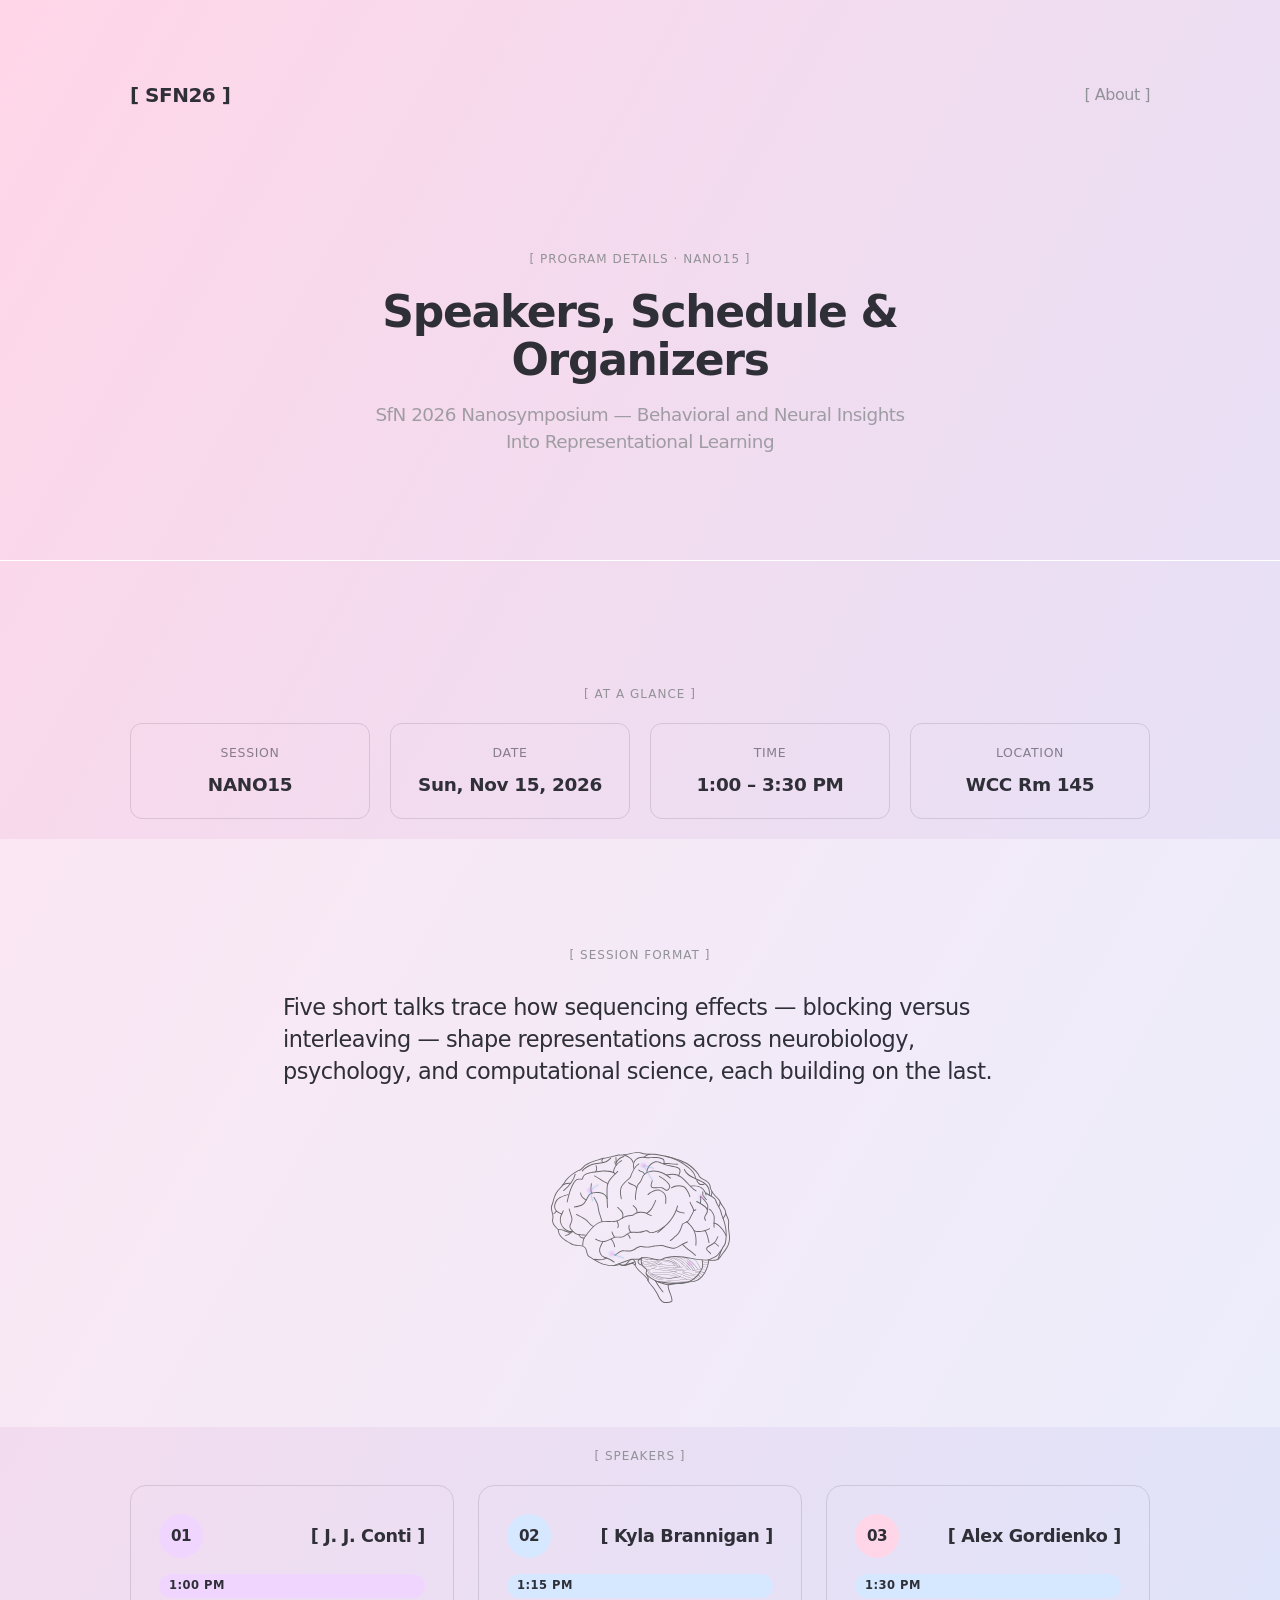
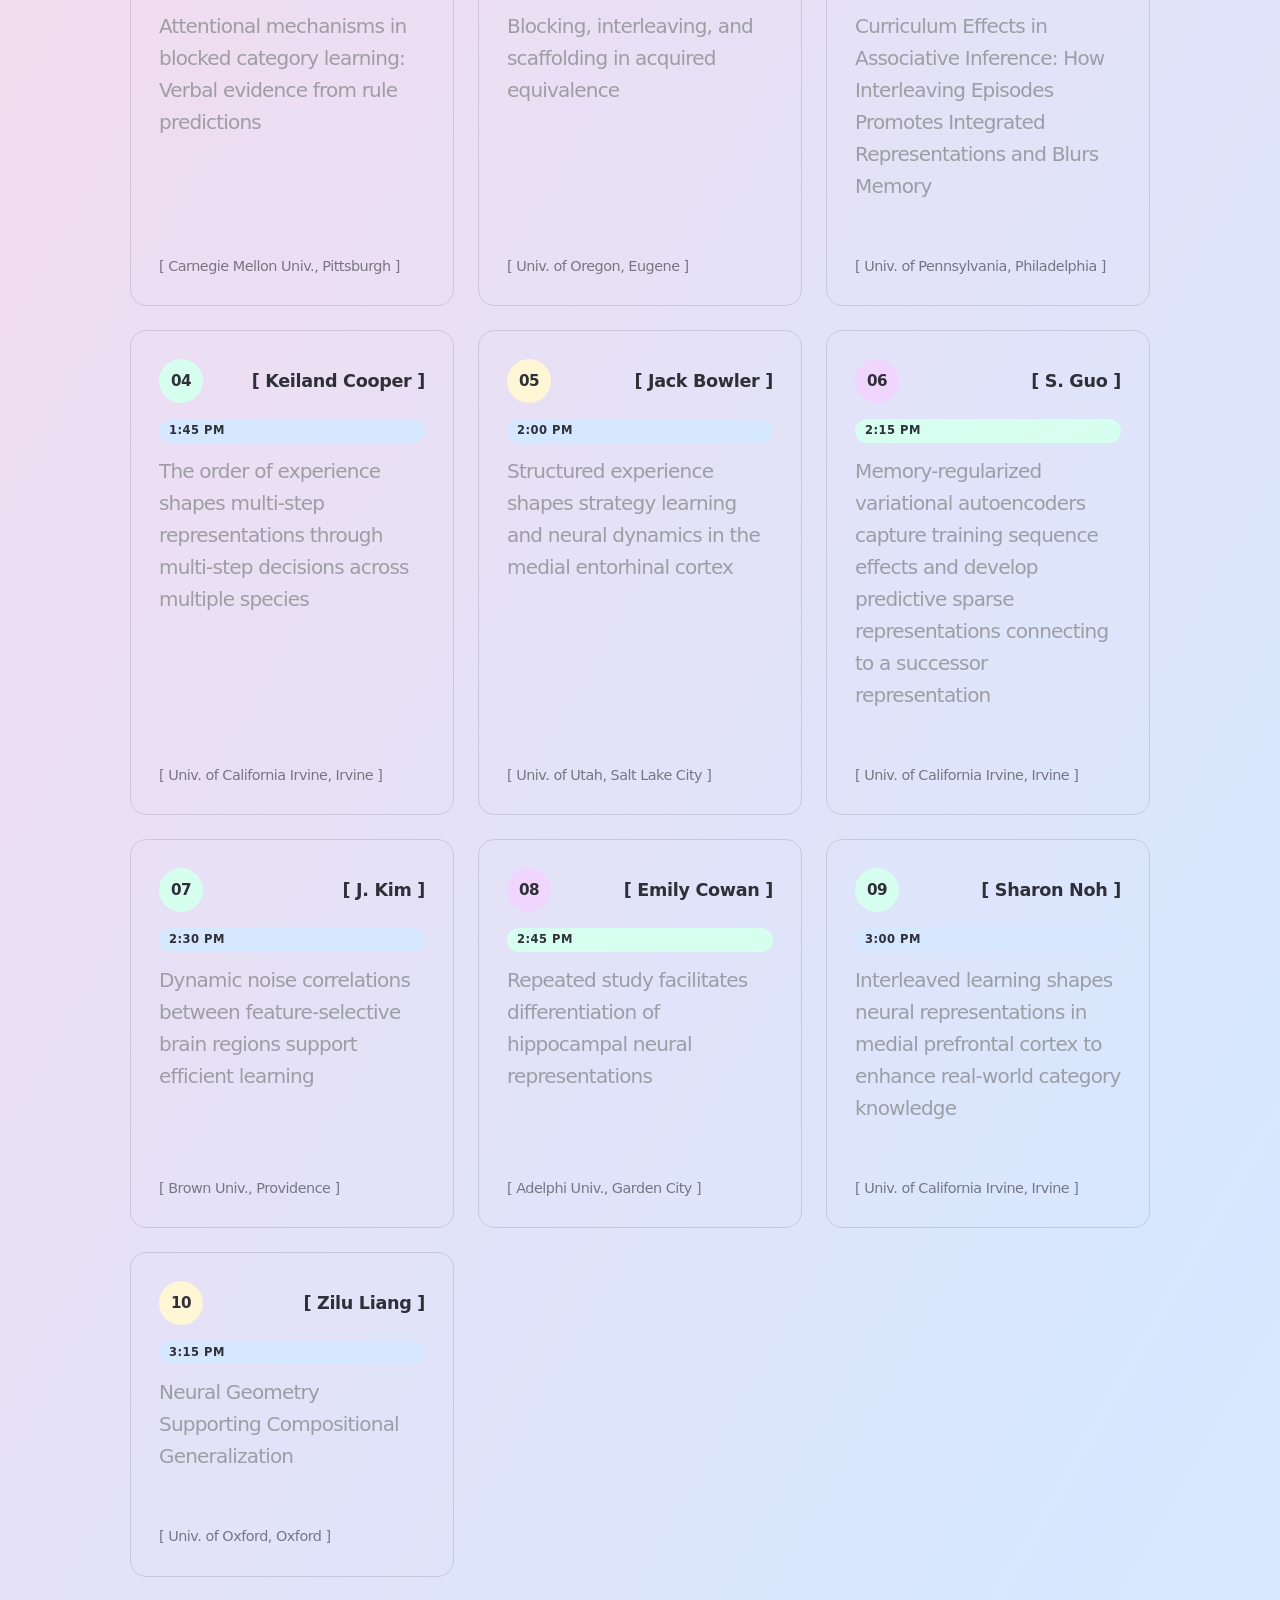
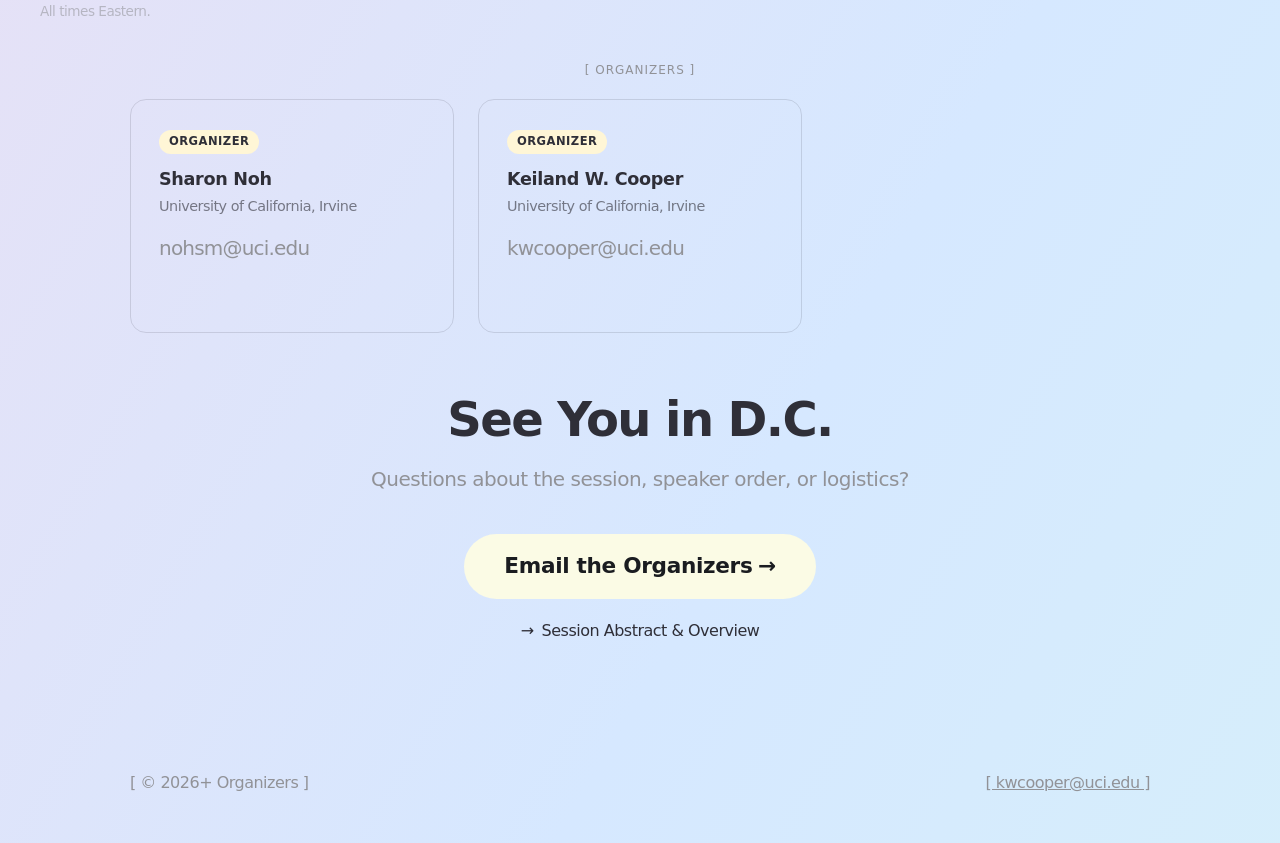
==== commit 7ce9d37e: "add speakers" ====
--- a/about.html
+++ b/about.html
@@ -119,60 +119,114 @@
   <div class="boxed">
     <span class="eyebrow"> [ Speakers ] </span>
     <!-- <p class="section-intro">Confirmed speakers span neurobiology, psychology, and computational science. Names below are placeholders — swap in your finalized lineup as talks are confirmed.</p> -->
-    <p class="section-intro">Stay tuned for more info on speakers!</p>
+    <!-- <p class="section-intro">Stay tuned for more info on speakers!</p> -->
     <div class="speaker-grid">
       <div class="speaker-card">
-        <div class="speaker-avatar accent-lavender">01</div>
-        <span class="speaker-role role-chair">Chair</span>
-        <div class="speaker-name">Speaker Name</div>
-        <div class="speaker-affil">Department, Institution</div>
-        <p class="speaker-talk">Welcome &amp; Framing: Why Sequencing Matters for Representation</p>
-      </div>
-
-      <div class="speaker-card">
-        <div class="speaker-avatar accent-blue">02</div>
-        <span class="speaker-role role-speaker">Speaker</span>
-        <div class="speaker-name">Speaker Name</div>
-        <div class="speaker-affil">Department, Institution</div>
-        <p class="speaker-talk">Hippocampal Replay and the Structure of Interleaved Experience</p>
-      </div>
-
-      <div class="speaker-card">
-        <div class="speaker-avatar accent-pink">03</div>
-        <span class="speaker-role role-speaker">Speaker</span>
-        <div class="speaker-name">Speaker Name</div>
-        <div class="speaker-affil">Department, Institution</div>
-        <p class="speaker-talk">Blocking vs. Interleaving in Human Category Learning</p>
-      </div>
-
-      <div class="speaker-card">
-        <div class="speaker-avatar accent-mint">04</div>
-        <span class="speaker-role role-speaker">Speaker</span>
-        <div class="speaker-name">Speaker Name</div>
-        <div class="speaker-affil">Department, Institution</div>
-        <p class="speaker-talk">Catastrophic Forgetting and Curriculum Order in Neural Networks</p>
-      </div>
-
-      <div class="speaker-card">
-        <div class="speaker-avatar accent-lemon">05</div>
-        <span class="speaker-role role-speaker">Speaker</span>
-        <div class="speaker-name">Speaker Name</div>
-        <div class="speaker-affil">Department, Institution</div>
-        <p class="speaker-talk">Representational Geometry Across Learning Schedules</p>
-      </div>
-
-      <div class="speaker-card">
-        <div class="speaker-avatar accent-lavender">06</div>
-        <span class="speaker-role role-discussant">Discussant</span>
-        <div class="speaker-name">Speaker Name</div>
-        <div class="speaker-affil">Department, Institution</div>
-        <p class="speaker-talk">Open Discussion: Toward a Unified Account</p>
-      </div>
-    </div>
-  </div>
-</section>
-
-<section class="bg-alt">
+        <div class="speaker-card__header">
+          <div class="speaker-avatar accent-lavender">01</div>
+          <div class="speaker-name">[ J. J. Conti ]</div>
+        </div>
+        <span class="speaker-role role-chair">1:00 PM</span>
+        <p class="speaker-talk">Attentional mechanisms in blocked category learning: Verbal evidence from rule predictions</p>
+        <div class="speaker-affil">[ Carnegie Mellon Univ., Pittsburgh ]</div>
+      </div>
+
+      <div class="speaker-card">
+        <div class="speaker-card__header">
+          <div class="speaker-avatar accent-blue">02</div>
+          <div class="speaker-name">[ Kyla Brannigan ]</div>
+        </div>
+        <span class="speaker-role role-speaker">1:15 PM</span>
+        <p class="speaker-talk">Blocking, interleaving, and scaffolding in acquired equivalence</p>
+        <div class="speaker-affil">[ Univ. of Oregon, Eugene ]</div>
+      </div>
+
+      <div class="speaker-card">
+        <div class="speaker-card__header">
+          <div class="speaker-avatar accent-pink">03</div>
+          <div class="speaker-name">[ Alex Gordienko ]</div>
+        </div>
+        <span class="speaker-role role-speaker">1:30 PM</span>
+        <p class="speaker-talk">Curriculum Effects in Associative Inference: How Interleaving Episodes Promotes Integrated Representations and Blurs Memory</p>
+        <div class="speaker-affil">[ Univ. of Pennsylvania, Philadelphia ]</div>
+      </div>
+
+      <div class="speaker-card">
+        <div class="speaker-card__header">
+          <div class="speaker-avatar accent-mint">04</div>
+          <div class="speaker-name">[ Keiland Cooper ]</div>
+        </div>
+        <span class="speaker-role role-speaker">1:45 PM</span>
+        <p class="speaker-talk">The order of experience shapes multi-step representations through multi-step decisions across multiple species</p>
+        <div class="speaker-affil">[ Univ. of California Irvine, Irvine ]</div>
+      </div>
+
+      <div class="speaker-card">
+        <div class="speaker-card__header">
+          <div class="speaker-avatar accent-lemon">05</div>
+          <div class="speaker-name">[ Jack Bowler ]</div>
+        </div>
+        <span class="speaker-role role-speaker">2:00 PM</span>
+        <p class="speaker-talk">Structured experience shapes strategy learning and neural dynamics in the medial entorhinal cortex</p>
+        <div class="speaker-affil">[ Univ. of Utah, Salt Lake City ]</div>
+      </div>
+
+      <div class="speaker-card">
+        <div class="speaker-card__header">
+          <div class="speaker-avatar accent-lavender">06</div>
+          <div class="speaker-name">[ S. Guo ]</div>
+        </div>
+        <span class="speaker-role role-discussant">2:15 PM</span>
+        <p class="speaker-talk">Memory-regularized variational autoencoders capture training sequence effects and develop predictive sparse representations connecting to a successor representation</p>
+        <div class="speaker-affil">[ Univ. of California Irvine, Irvine ]</div>
+      </div>
+
+      <div class="speaker-card">
+        <div class="speaker-card__header">
+          <div class="speaker-avatar accent-mint">07</div>
+          <div class="speaker-name">[ J. Kim ]</div>
+        </div>
+        <span class="speaker-role role-speaker">2:30 PM</span>
+        <p class="speaker-talk">Dynamic noise correlations between feature-selective brain regions support efficient learning</p>
+        <div class="speaker-affil">[ Brown Univ., Providence ]</div>
+      </div>
+
+      <div class="speaker-card">
+        <div class="speaker-card__header">
+          <div class="speaker-avatar accent-lavender">08</div>
+          <div class="speaker-name">[ Emily Cowan ]</div>
+        </div>
+        <span class="speaker-role role-discussant">2:45 PM</span>
+        <p class="speaker-talk">Repeated study facilitates differentiation of hippocampal neural representations</p>
+        <div class="speaker-affil">[ Adelphi Univ., Garden City ]</div>
+      </div>
+
+      <div class="speaker-card">
+        <div class="speaker-card__header">
+          <div class="speaker-avatar accent-mint">09</div>
+          <div class="speaker-name">[ Sharon Noh ]</div>
+        </div>
+        <span class="speaker-role role-speaker">3:00 PM</span>
+        <p class="speaker-talk">Interleaved learning shapes neural representations in medial prefrontal cortex to enhance real-world category knowledge</p>
+        <div class="speaker-affil">[ Univ. of California Irvine, Irvine ]</div>
+      </div>
+
+      <div class="speaker-card">
+        <div class="speaker-card__header">
+          <div class="speaker-avatar accent-lemon">10</div>
+          <div class="speaker-name">[ Zilu Liang ]</div>
+        </div>
+        <span class="speaker-role role-speaker">3:15 PM</span>
+        <p class="speaker-talk">Neural Geometry Supporting Compositional Generalization</p>
+        <div class="speaker-affil">[ Univ. of Oxford, Oxford ]</div>
+      </div>
+
+    </div>
+  </div>
+  <p class="section-note">All times Eastern.</p>
+</section>
+
+<!-- <section class="bg-alt">
   <div class="boxed">
     <span class="eyebrow"> [ Schedule ] </span>
 
@@ -204,7 +258,7 @@
     </div>
   </div>
   <p class="section-note">All times Eastern.</p>
-</section>
+</section> -->
 
 <section id="organizers">
   <div class="boxed">
@@ -214,7 +268,7 @@
         <span class="speaker-role role-organizer">Organizer</span>
         <div class="organizer-name">Sharon Noh</div>
         <div class="organizer-affil">University of California, Irvine</div>
-        <p class="organizer-email"><a href="mailto:co-organizer@example.edu">co-organizer@example.edu</a></p>
+        <p class="organizer-email"><a href="mailto:nohsm@uci.edu">nohsm@uci.edu</a></p>
       </div>
       <div class="organizer-card">
         <span class="speaker-role role-organizer">Organizer</span>
@@ -228,7 +282,7 @@
 
 <section class="contact-hero" id="contact">
   <h2 class="contact-heading">See You in D.C.</h2>
-  <p class="contact-intro">Questions about the session, speaker order, or logistics? Reach out to the organizers — or revisit the full session abstract on the home page.</p>
+  <p class="contact-intro">Questions about the session, speaker order, or logistics?</p>
   <a href="mailto:kwcooper@uci.edu" class="top__cta contact-cta">Email the Organizers <span class="arrow">→</span></a>
   <div class="contact-links">
     <a href="./index.html">Session Abstract &amp; Overview</a>
--- a/assets/css/styles.css
+++ b/assets/css/styles.css
@@ -878,19 +878,30 @@
   border: 1px solid color-mix(in srgb, currentColor 14%, transparent);
   transition: transform 0.2s ease, border-color 0.2s ease, background-color 0.2s ease;
 }
+.speaker-card {
+  display: flex;
+  flex-direction: column;
+}
 .speaker-card:hover,
 .organizer-card:hover {
   transform: translateY(-4px);
   border-color: color-mix(in srgb, currentColor 40%, transparent);
   background-color: color-mix(in srgb, currentColor 5%, transparent);
 }
+.speaker-card__header {
+  display: flex;
+  align-items: center;
+  justify-content: space-between;
+  gap: 12px;
+  margin-bottom: 16px;
+}
 .speaker-avatar {
   display: flex;
   align-items: center;
   justify-content: center;
+  flex-shrink: 0;
   width: 44px;
   height: 44px;
-  margin-bottom: 16px;
   border-radius: 50%;
   font-weight: 700;
   font-size: 0.95rem;
@@ -925,11 +936,21 @@
   font-weight: 600;
   letter-spacing: -0.02rem;
 }
+.speaker-card__header .speaker-name {
+  margin-bottom: 0;
+  min-width: 0;
+  text-align: right;
+}
 .speaker-affil,
 .organizer-affil {
   margin-bottom: 14px;
   font-size: 0.9rem;
   opacity: 0.6;
+}
+.speaker-card .speaker-affil {
+  margin-top: auto;
+  margin-bottom: 0;
+  padding-top: 14px;
 }
 .speaker-talk {
   font-size: 0.95rem;
--- a/assets/css/styles.css
+++ b/assets/css/styles.css
@@ -878,19 +878,30 @@
   border: 1px solid color-mix(in srgb, currentColor 14%, transparent);
   transition: transform 0.2s ease, border-color 0.2s ease, background-color 0.2s ease;
 }
+.speaker-card {
+  display: flex;
+  flex-direction: column;
+}
 .speaker-card:hover,
 .organizer-card:hover {
   transform: translateY(-4px);
   border-color: color-mix(in srgb, currentColor 40%, transparent);
   background-color: color-mix(in srgb, currentColor 5%, transparent);
 }
+.speaker-card__header {
+  display: flex;
+  align-items: center;
+  justify-content: space-between;
+  gap: 12px;
+  margin-bottom: 16px;
+}
 .speaker-avatar {
   display: flex;
   align-items: center;
   justify-content: center;
+  flex-shrink: 0;
   width: 44px;
   height: 44px;
-  margin-bottom: 16px;
   border-radius: 50%;
   font-weight: 700;
   font-size: 0.95rem;
@@ -925,11 +936,21 @@
   font-weight: 600;
   letter-spacing: -0.02rem;
 }
+.speaker-card__header .speaker-name {
+  margin-bottom: 0;
+  min-width: 0;
+  text-align: right;
+}
 .speaker-affil,
 .organizer-affil {
   margin-bottom: 14px;
   font-size: 0.9rem;
   opacity: 0.6;
+}
+.speaker-card .speaker-affil {
+  margin-top: auto;
+  margin-bottom: 0;
+  padding-top: 14px;
 }
 .speaker-talk {
   font-size: 0.95rem;
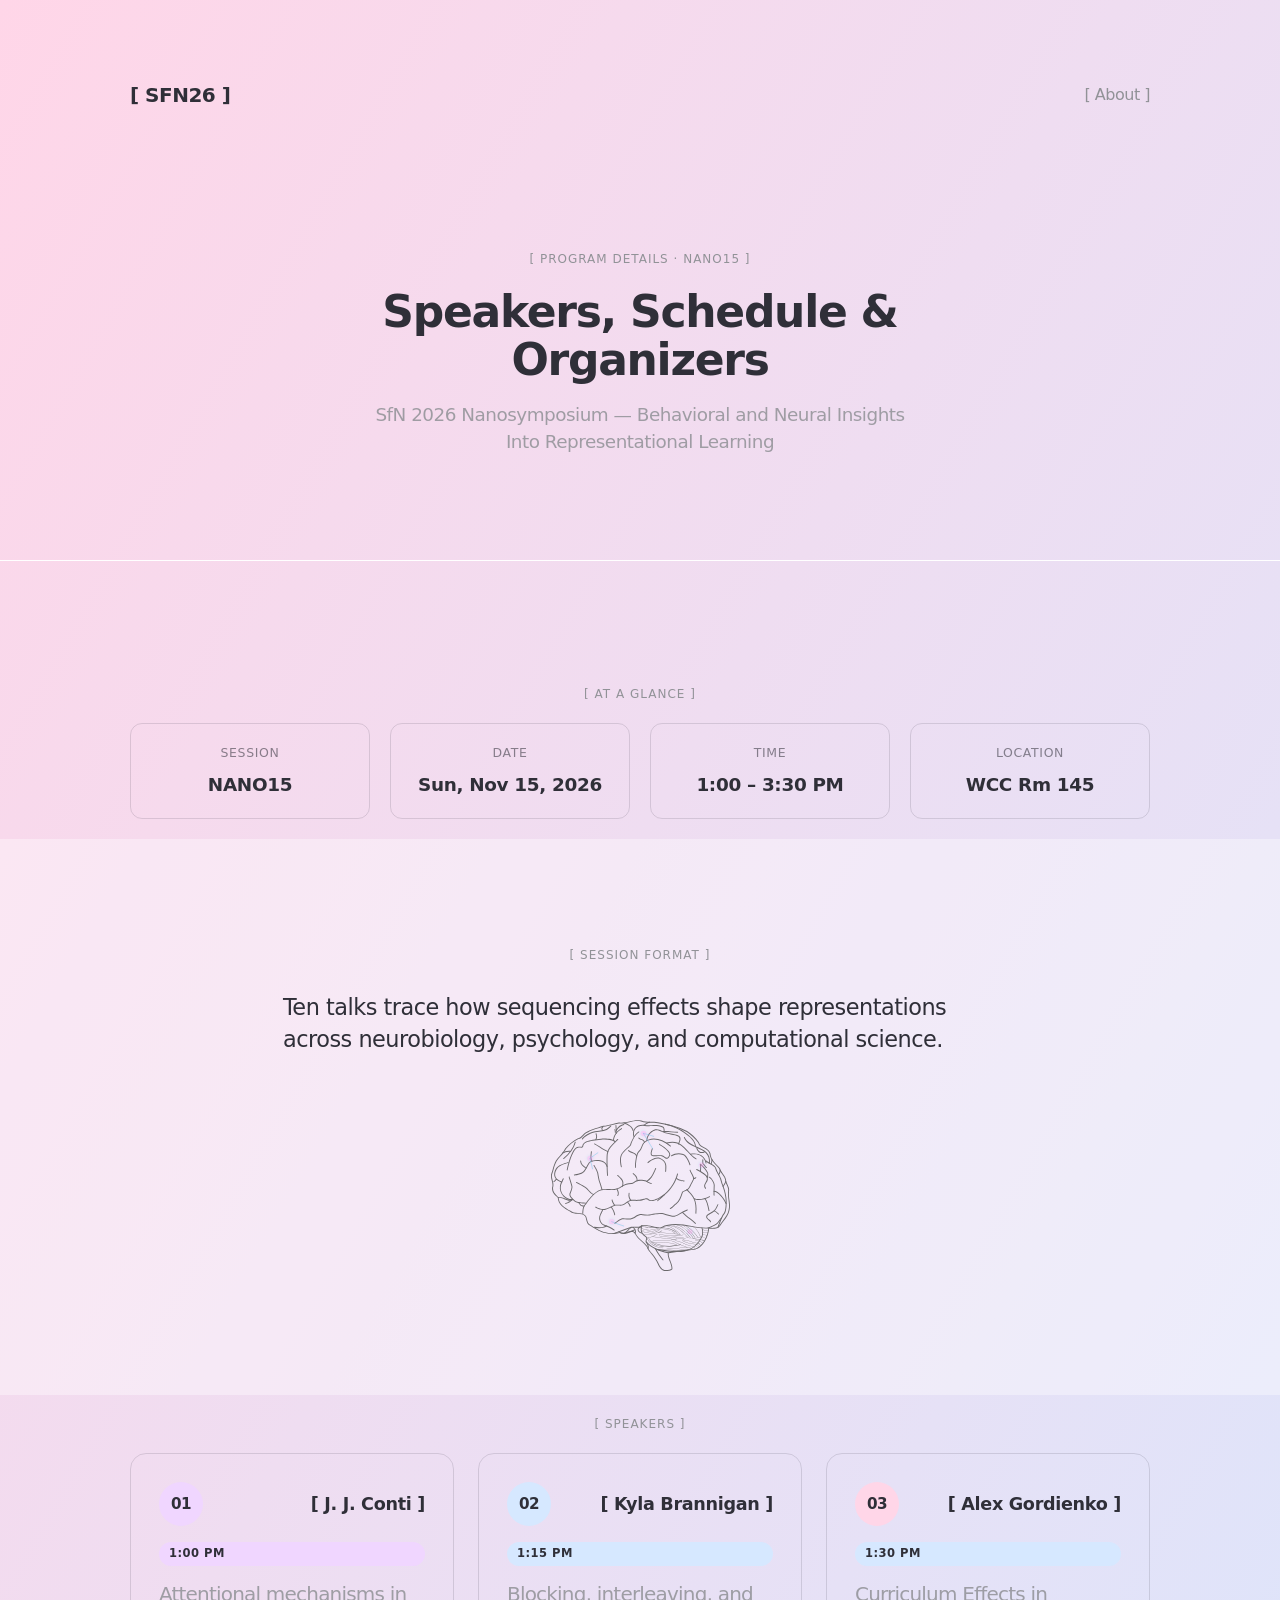
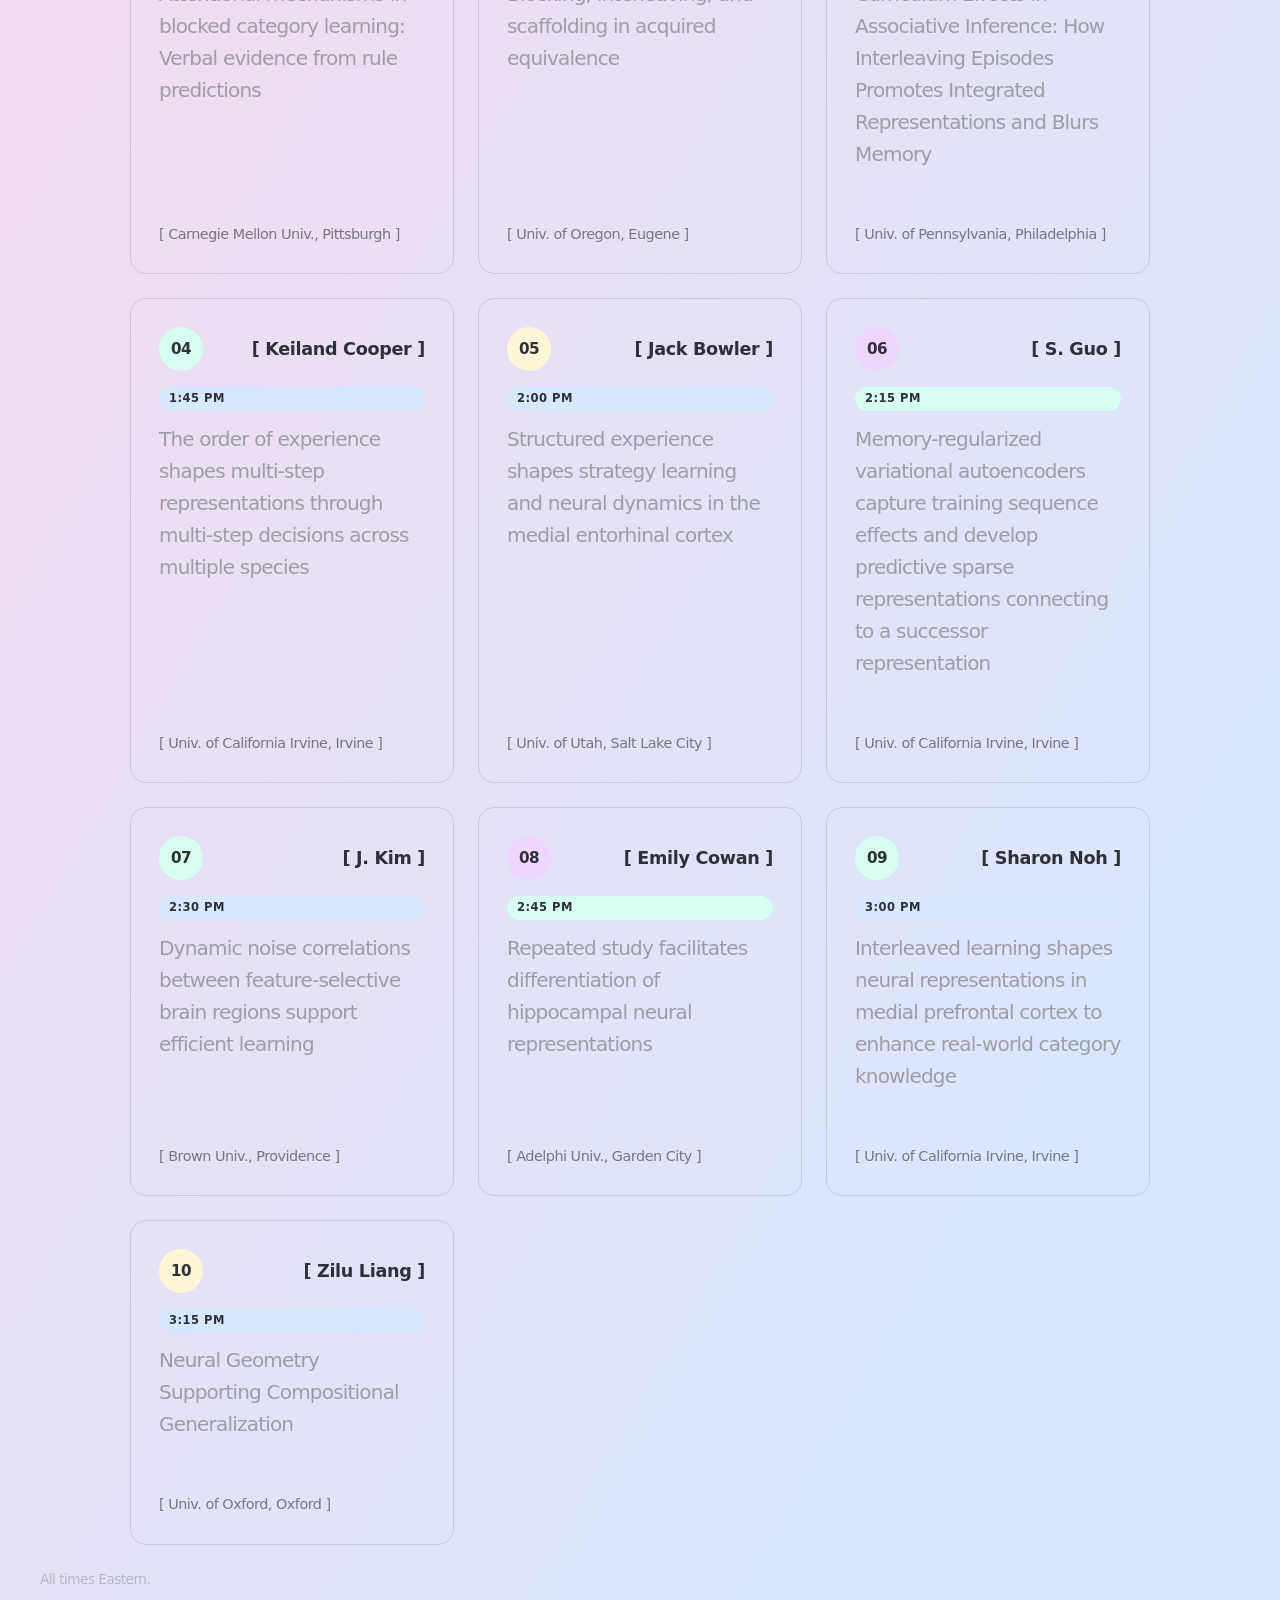
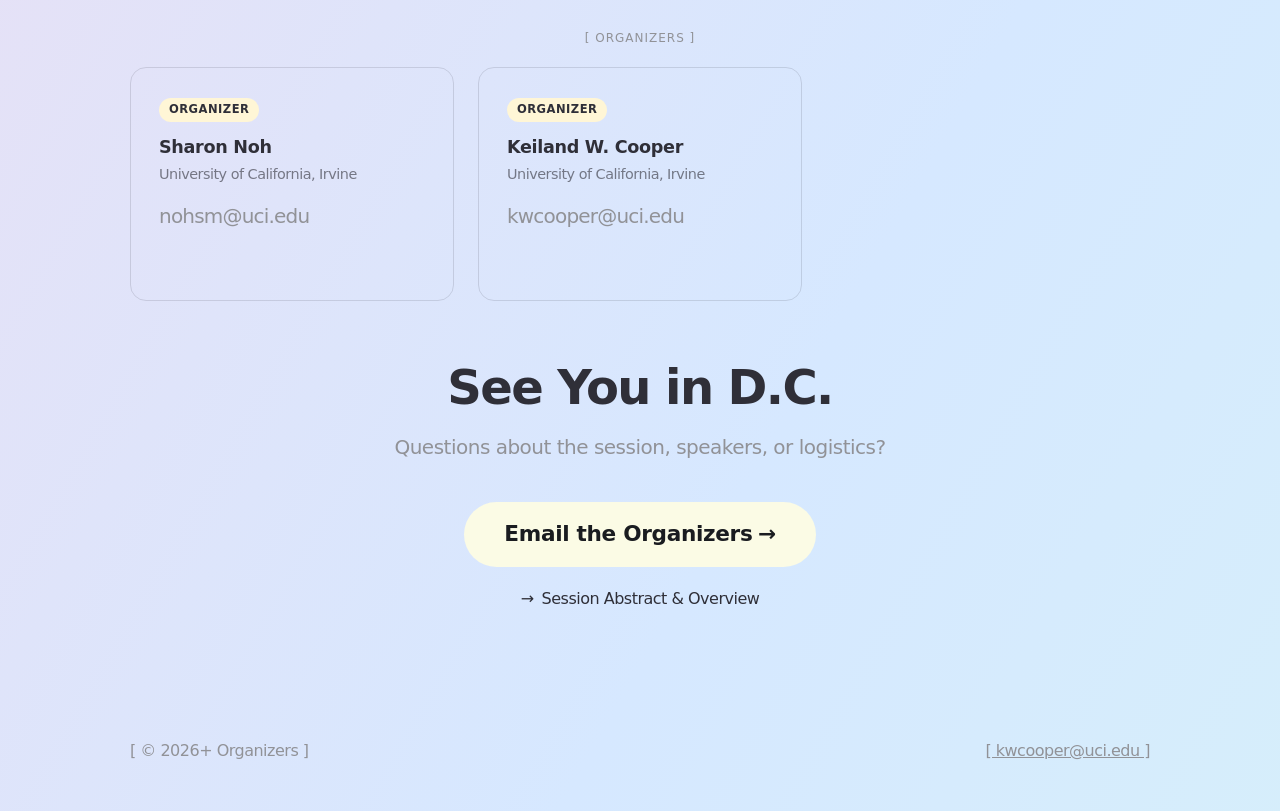
==== commit c081b36a: "minor tweaks" ====
--- a/about.html
+++ b/about.html
@@ -93,7 +93,7 @@
     <div class="bio-text">
       <div class="inline-paragraph">
         <span class="eyebrow"> [ Session Format ] </span>
-        <p>Five short talks trace how sequencing effects — blocking versus interleaving — shape representations across neurobiology, psychology, and computational science, each building on the last.</p>
+        <p>Ten talks trace how sequencing effects shape representations across neurobiology, psychology, and computational science.</p>
         <!-- <p>The chair frames the shared question up front, four speakers present ~15-minute talks, and a discussant closes with open Q&amp;A connecting the threads across fields.</p> -->
         <div class="brain-visual">
           <img class="brain-illustration" src="./assets/img/global/brain-outline.svg" alt="Anatomical outline of the human brain, lateral view" width="260" height="260" />
@@ -282,7 +282,7 @@
 
 <section class="contact-hero" id="contact">
   <h2 class="contact-heading">See You in D.C.</h2>
-  <p class="contact-intro">Questions about the session, speaker order, or logistics?</p>
+  <p class="contact-intro">Questions about the session, speakers, or logistics?</p>
   <a href="mailto:kwcooper@uci.edu" class="top__cta contact-cta">Email the Organizers <span class="arrow">→</span></a>
   <div class="contact-links">
     <a href="./index.html">Session Abstract &amp; Overview</a>
--- a/assets/css/styles.css
+++ b/assets/css/styles.css
@@ -1005,7 +1005,7 @@
 
 @media (max-width: 768px) {
   .typewriter h1 {
-    font-size: 40px; /* Adjust this value to your liking */
+    font-size: 35px; /* Adjust this value to your liking */
     line-height: 0.9;
   }
 }
--- a/assets/css/styles.css
+++ b/assets/css/styles.css
@@ -1005,7 +1005,7 @@
 
 @media (max-width: 768px) {
   .typewriter h1 {
-    font-size: 40px; /* Adjust this value to your liking */
+    font-size: 35px; /* Adjust this value to your liking */
     line-height: 0.9;
   }
 }
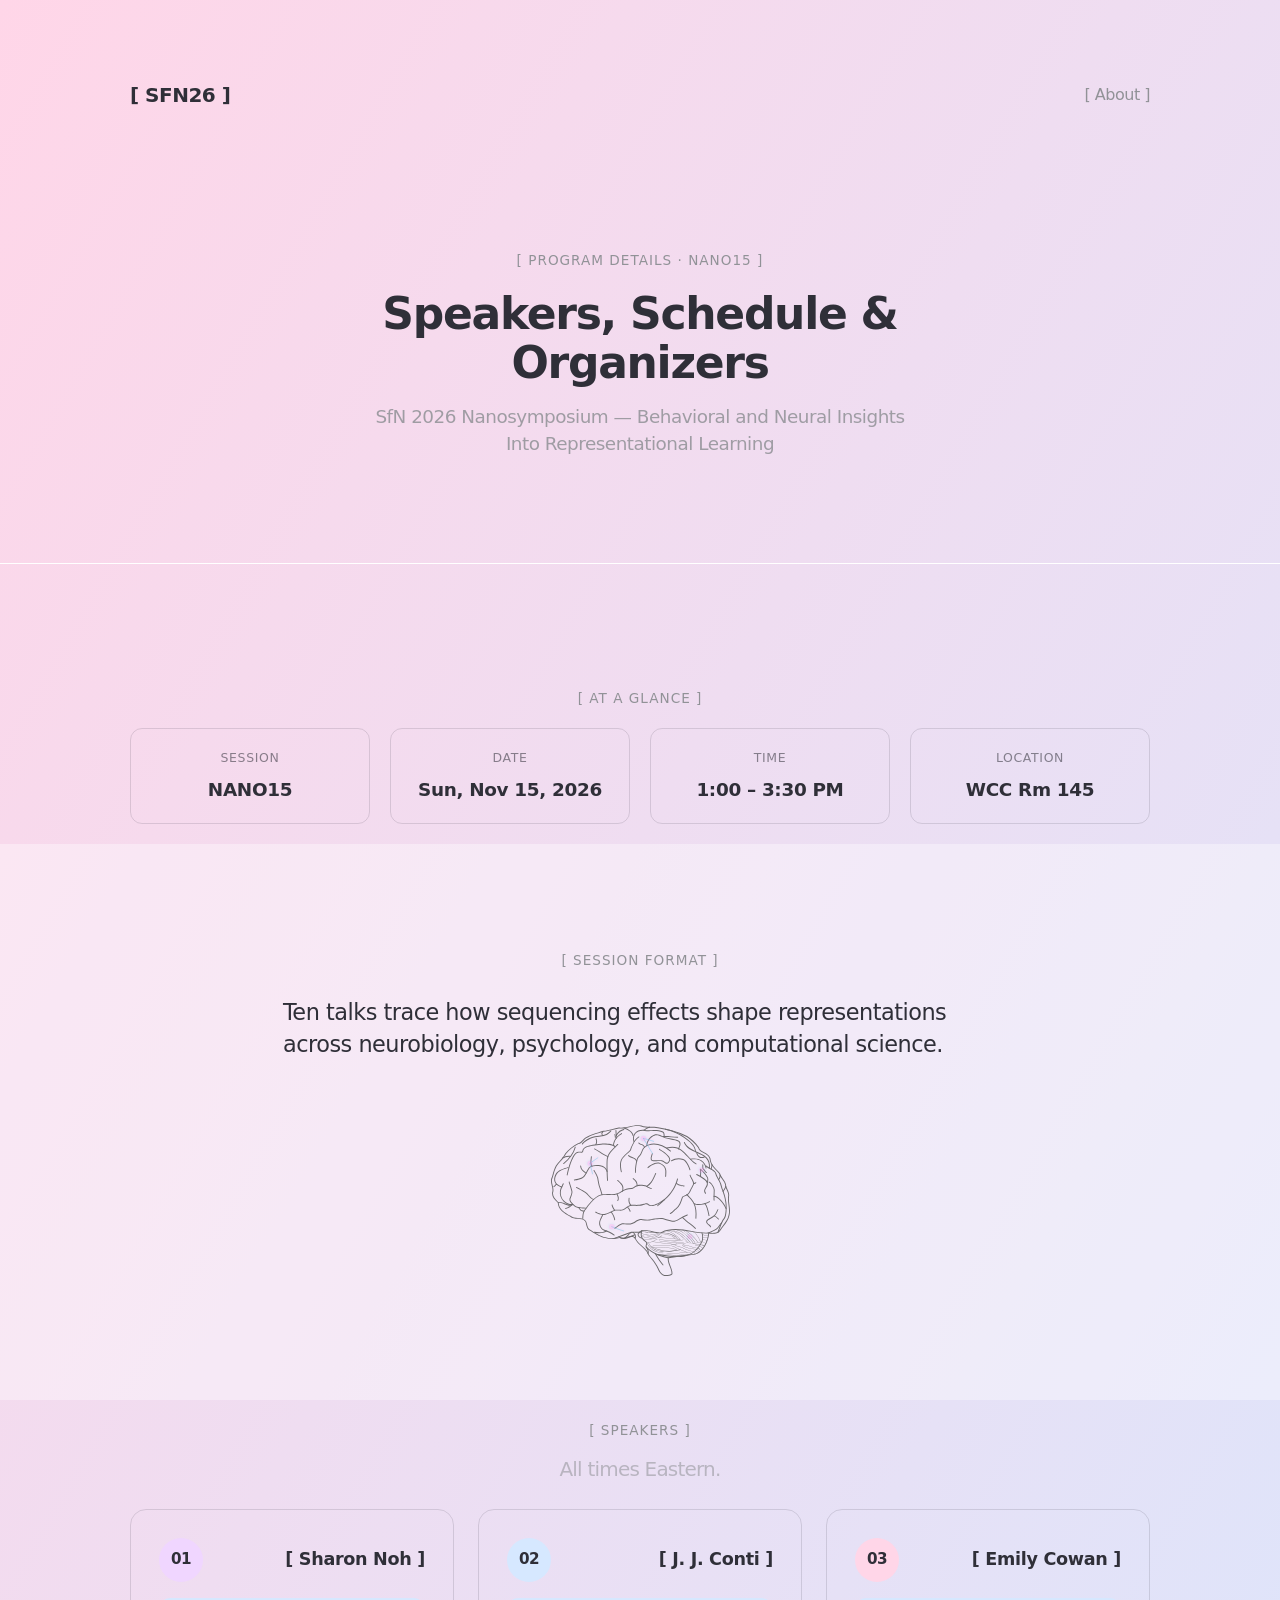
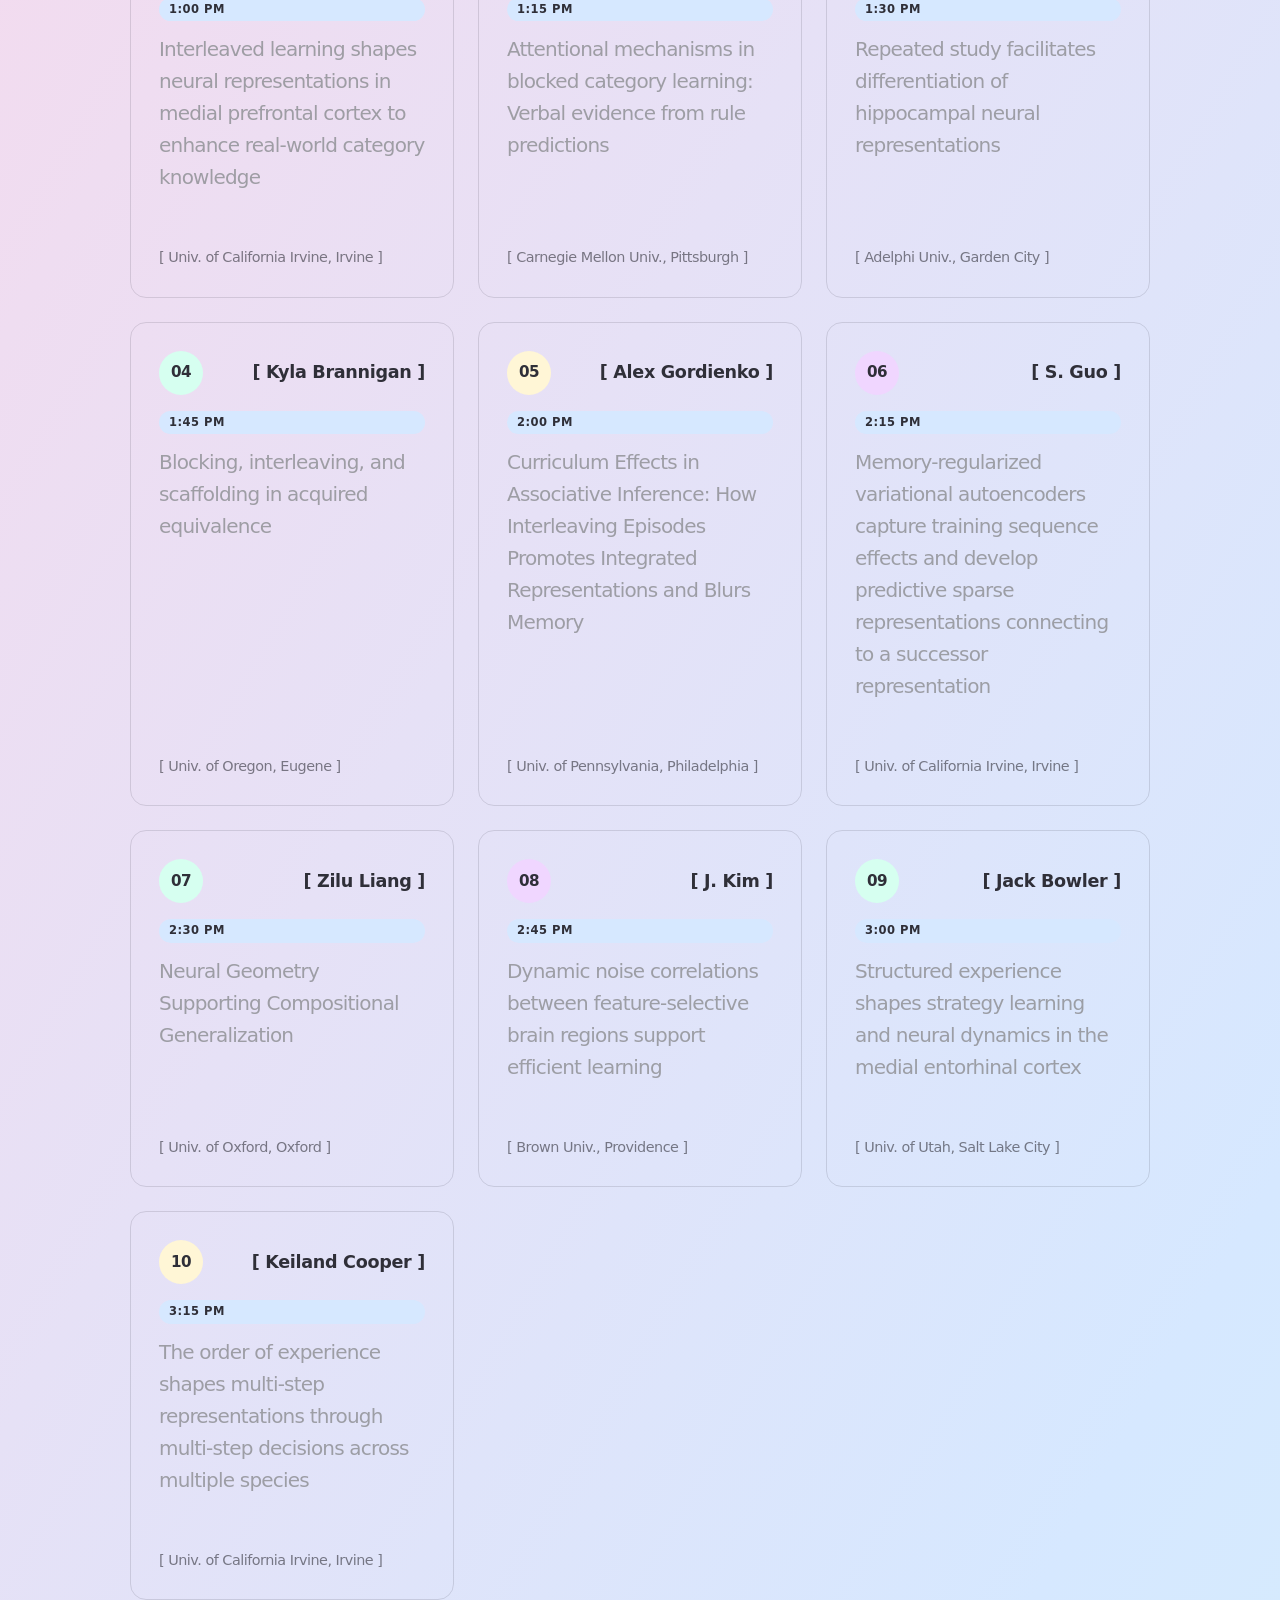
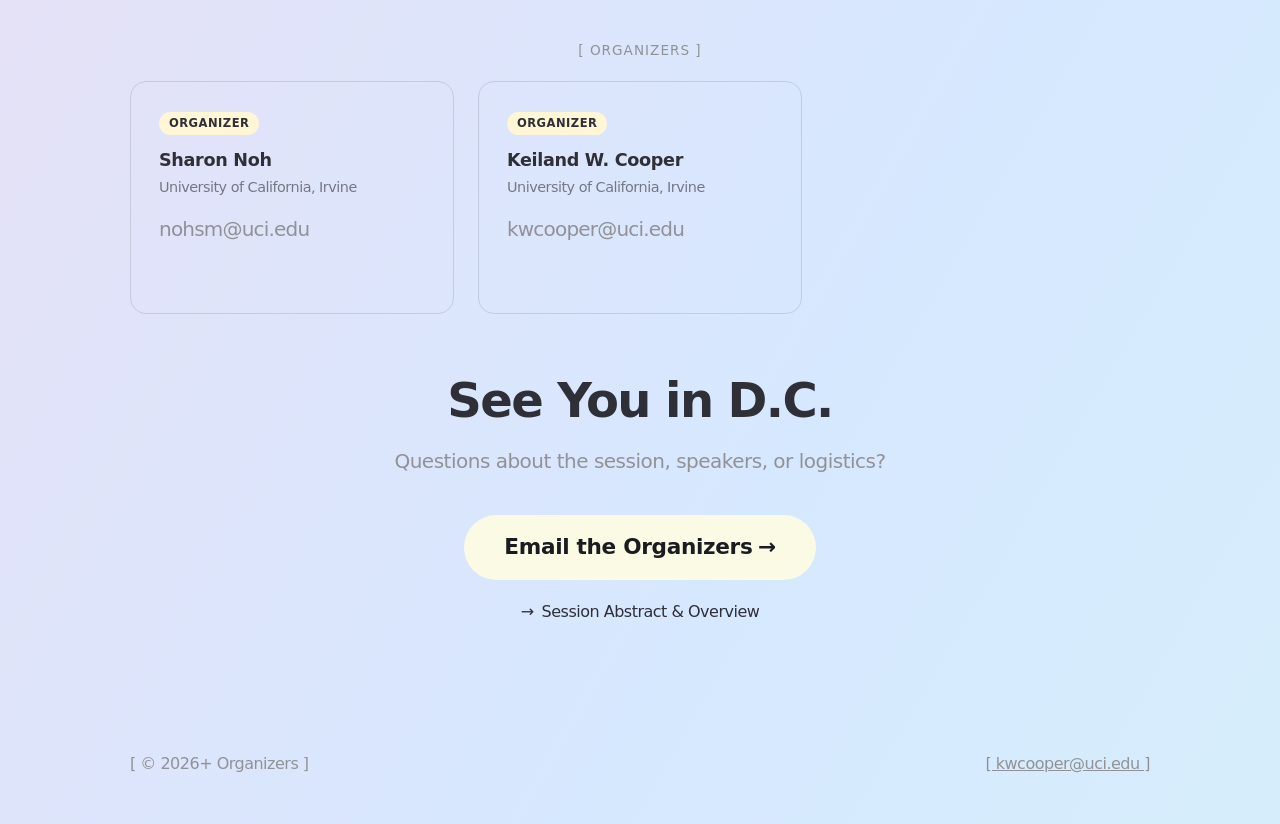
==== commit af3e9f59: "minor updates" ====
--- a/about.html
+++ b/about.html
@@ -118,112 +118,112 @@
 <section id="speakers">
   <div class="boxed">
     <span class="eyebrow"> [ Speakers ] </span>
+    <p class="section-note section-note--center">All times Eastern.</p>
     <!-- <p class="section-intro">Confirmed speakers span neurobiology, psychology, and computational science. Names below are placeholders — swap in your finalized lineup as talks are confirmed.</p> -->
     <!-- <p class="section-intro">Stay tuned for more info on speakers!</p> -->
     <div class="speaker-grid">
       <div class="speaker-card">
         <div class="speaker-card__header">
           <div class="speaker-avatar accent-lavender">01</div>
+          <div class="speaker-name">[ Sharon Noh ]</div>
+        </div>
+        <span class="speaker-role role-speaker">1:00 PM</span>
+        <p class="speaker-talk">Interleaved learning shapes neural representations in medial prefrontal cortex to enhance real-world category knowledge</p>
+        <div class="speaker-affil">[ Univ. of California Irvine, Irvine ]</div>
+      </div>
+
+      <div class="speaker-card">
+        <div class="speaker-card__header">
+          <div class="speaker-avatar accent-blue">02</div>
           <div class="speaker-name">[ J. J. Conti ]</div>
         </div>
-        <span class="speaker-role role-chair">1:00 PM</span>
+        <span class="speaker-role role-speaker">1:15 PM</span>
         <p class="speaker-talk">Attentional mechanisms in blocked category learning: Verbal evidence from rule predictions</p>
         <div class="speaker-affil">[ Carnegie Mellon Univ., Pittsburgh ]</div>
       </div>
 
       <div class="speaker-card">
         <div class="speaker-card__header">
-          <div class="speaker-avatar accent-blue">02</div>
+          <div class="speaker-avatar accent-pink">03</div>
+          <div class="speaker-name">[ Emily Cowan ]</div>
+        </div>
+        <span class="speaker-role role-speaker">1:30 PM</span>
+        <p class="speaker-talk">Repeated study facilitates differentiation of hippocampal neural representations</p>
+        <div class="speaker-affil">[ Adelphi Univ., Garden City ]</div>
+      </div>
+
+      <div class="speaker-card">
+        <div class="speaker-card__header">
+          <div class="speaker-avatar accent-mint">04</div>
           <div class="speaker-name">[ Kyla Brannigan ]</div>
         </div>
-        <span class="speaker-role role-speaker">1:15 PM</span>
+        <span class="speaker-role role-speaker">1:45 PM</span>
         <p class="speaker-talk">Blocking, interleaving, and scaffolding in acquired equivalence</p>
         <div class="speaker-affil">[ Univ. of Oregon, Eugene ]</div>
       </div>
 
       <div class="speaker-card">
         <div class="speaker-card__header">
-          <div class="speaker-avatar accent-pink">03</div>
+          <div class="speaker-avatar accent-lemon">05</div>
           <div class="speaker-name">[ Alex Gordienko ]</div>
         </div>
-        <span class="speaker-role role-speaker">1:30 PM</span>
+        <span class="speaker-role role-speaker">2:00 PM</span>
         <p class="speaker-talk">Curriculum Effects in Associative Inference: How Interleaving Episodes Promotes Integrated Representations and Blurs Memory</p>
         <div class="speaker-affil">[ Univ. of Pennsylvania, Philadelphia ]</div>
       </div>
 
       <div class="speaker-card">
         <div class="speaker-card__header">
-          <div class="speaker-avatar accent-mint">04</div>
+          <div class="speaker-avatar accent-lavender">06</div>
+          <div class="speaker-name">[ S. Guo ]</div>
+        </div>
+        <span class="speaker-role role-speaker">2:15 PM</span>
+        <p class="speaker-talk">Memory-regularized variational autoencoders capture training sequence effects and develop predictive sparse representations connecting to a successor representation</p>
+        <div class="speaker-affil">[ Univ. of California Irvine, Irvine ]</div>
+      </div>
+
+      <div class="speaker-card">
+        <div class="speaker-card__header">
+          <div class="speaker-avatar accent-mint">07</div>
+          <div class="speaker-name">[ Zilu Liang ]</div>
+        </div>
+        <span class="speaker-role role-speaker">2:30 PM</span>
+        <p class="speaker-talk">Neural Geometry Supporting Compositional Generalization</p>
+        <div class="speaker-affil">[ Univ. of Oxford, Oxford ]</div>
+      </div>
+
+      <div class="speaker-card">
+        <div class="speaker-card__header">
+          <div class="speaker-avatar accent-lavender">08</div>
+          <div class="speaker-name">[ J. Kim ]</div>
+        </div>
+        <span class="speaker-role role-speaker">2:45 PM</span>
+        <p class="speaker-talk">Dynamic noise correlations between feature-selective brain regions support efficient learning</p>
+        <div class="speaker-affil">[ Brown Univ., Providence ]</div>
+      </div>
+
+      <div class="speaker-card">
+        <div class="speaker-card__header">
+          <div class="speaker-avatar accent-mint">09</div>
+          <div class="speaker-name">[ Jack Bowler ]</div>
+        </div>
+        <span class="speaker-role role-speaker">3:00 PM</span>
+        <p class="speaker-talk">Structured experience shapes strategy learning and neural dynamics in the medial entorhinal cortex</p>
+        <div class="speaker-affil">[ Univ. of Utah, Salt Lake City ]</div>
+      </div>
+
+      <div class="speaker-card">
+        <div class="speaker-card__header">
+          <div class="speaker-avatar accent-lemon">10</div>
           <div class="speaker-name">[ Keiland Cooper ]</div>
         </div>
-        <span class="speaker-role role-speaker">1:45 PM</span>
+        <span class="speaker-role role-speaker">3:15 PM</span>
         <p class="speaker-talk">The order of experience shapes multi-step representations through multi-step decisions across multiple species</p>
         <div class="speaker-affil">[ Univ. of California Irvine, Irvine ]</div>
       </div>
 
-      <div class="speaker-card">
-        <div class="speaker-card__header">
-          <div class="speaker-avatar accent-lemon">05</div>
-          <div class="speaker-name">[ Jack Bowler ]</div>
-        </div>
-        <span class="speaker-role role-speaker">2:00 PM</span>
-        <p class="speaker-talk">Structured experience shapes strategy learning and neural dynamics in the medial entorhinal cortex</p>
-        <div class="speaker-affil">[ Univ. of Utah, Salt Lake City ]</div>
-      </div>
-
-      <div class="speaker-card">
-        <div class="speaker-card__header">
-          <div class="speaker-avatar accent-lavender">06</div>
-          <div class="speaker-name">[ S. Guo ]</div>
-        </div>
-        <span class="speaker-role role-discussant">2:15 PM</span>
-        <p class="speaker-talk">Memory-regularized variational autoencoders capture training sequence effects and develop predictive sparse representations connecting to a successor representation</p>
-        <div class="speaker-affil">[ Univ. of California Irvine, Irvine ]</div>
-      </div>
-
-      <div class="speaker-card">
-        <div class="speaker-card__header">
-          <div class="speaker-avatar accent-mint">07</div>
-          <div class="speaker-name">[ J. Kim ]</div>
-        </div>
-        <span class="speaker-role role-speaker">2:30 PM</span>
-        <p class="speaker-talk">Dynamic noise correlations between feature-selective brain regions support efficient learning</p>
-        <div class="speaker-affil">[ Brown Univ., Providence ]</div>
-      </div>
-
-      <div class="speaker-card">
-        <div class="speaker-card__header">
-          <div class="speaker-avatar accent-lavender">08</div>
-          <div class="speaker-name">[ Emily Cowan ]</div>
-        </div>
-        <span class="speaker-role role-discussant">2:45 PM</span>
-        <p class="speaker-talk">Repeated study facilitates differentiation of hippocampal neural representations</p>
-        <div class="speaker-affil">[ Adelphi Univ., Garden City ]</div>
-      </div>
-
-      <div class="speaker-card">
-        <div class="speaker-card__header">
-          <div class="speaker-avatar accent-mint">09</div>
-          <div class="speaker-name">[ Sharon Noh ]</div>
-        </div>
-        <span class="speaker-role role-speaker">3:00 PM</span>
-        <p class="speaker-talk">Interleaved learning shapes neural representations in medial prefrontal cortex to enhance real-world category knowledge</p>
-        <div class="speaker-affil">[ Univ. of California Irvine, Irvine ]</div>
-      </div>
-
-      <div class="speaker-card">
-        <div class="speaker-card__header">
-          <div class="speaker-avatar accent-lemon">10</div>
-          <div class="speaker-name">[ Zilu Liang ]</div>
-        </div>
-        <span class="speaker-role role-speaker">3:15 PM</span>
-        <p class="speaker-talk">Neural Geometry Supporting Compositional Generalization</p>
-        <div class="speaker-affil">[ Univ. of Oxford, Oxford ]</div>
-      </div>
-
-    </div>
-  </div>
-  <p class="section-note">All times Eastern.</p>
+    </div>
+  </div>
 </section>
 
 <!-- <section class="bg-alt">
--- a/assets/css/styles.css
+++ b/assets/css/styles.css
@@ -408,7 +408,7 @@
   display: block;
   margin-bottom: 20px;
   text-transform: uppercase;
-  font-size: 12px;
+  font-size: 0.85rem;
   letter-spacing: 1px;
   text-align: center;
   /* border: 1px solid white; */
@@ -422,10 +422,10 @@
 }
 @media (max-width: 600px) {
   .overview {
-    text-align: left;
-    font-size: 3.2rem;
+    text-align: center;
+    font-size: clamp(2.2rem, 9vw, 3.2rem);
     letter-spacing: -0.0375rem;
-    line-height: 3.52rem;
+    line-height: 1.1;
   }
 }
 
@@ -828,6 +828,13 @@
   font-size: 0.85rem;
   text-align: left;
   opacity: 0.55;
+}
+/* Centered under a section heading */
+.section-note.section-note--center {
+  margin-top: -8px;
+  margin-bottom: 24px;
+  padding: 0;
+  text-align: center;
 }
 @media (max-width: 600px) {
   .section-note {
@@ -986,34 +993,24 @@
   overflow: hidden; /* Ensures content is revealed sequentially */
   border-right: .13em solid whitesmoke; /* The blinking typewriter cursor */
   white-space: nowrap; /* Keeps the text on a single line */
+  max-width: 100%; /* Never exceed the parent, even if ch math runs long */
   margin: 0 auto; /* Gives a nice scrolling effect if centered */
-  /*letter-spacing: .15em;  Adjust to style preferences */
-/*  padding-right: 0.15em; */
-  /* The exact character count determines the steps value (19 characters here) */
-  width: 14ch; 
-  
-  /* Combined animations: typing execution and cursor blink */
-  animation: 
-    typing 3.5s steps(12, end) forwards,
-    blink-caret .95s step-end infinite;
-
-  /* Blinks 5 times (.75s * 5 = 3.75s), matching the 3.5s typing time */
-  animation: 
-    typing 3.5s steps(12, end) forwards,
-    blink-caret .95s step-end 7 forwards; 
-}
-
-@media (max-width: 768px) {
-  .typewriter h1 {
-    font-size: 35px; /* Adjust this value to your liking */
-    line-height: 0.9;
-  }
-}
+  /* Width is in ch so it scales with font-size; must match the text's character count (15) */
+  width: 15ch;
+
+  /* Blinks 7 times, matching the 3.5s typing time */
+  animation:
+    typing 3.5s steps(15, end) forwards,
+    blink-caret .95s step-end 7 forwards;
+}
+
+/* Font-size/line-height come from .overview so the date stays proportional
+   to the rest of the heading instead of a disconnected fixed size */
 
 /* The typing animation (reveals width character-by-character) */
 @keyframes typing {
   from { width: 0 }
-  to { width: 11ch }
+  to { width: 15ch }
 }
 
 /* The typewriter cursor animation */
--- a/assets/css/styles.css
+++ b/assets/css/styles.css
@@ -408,7 +408,7 @@
   display: block;
   margin-bottom: 20px;
   text-transform: uppercase;
-  font-size: 12px;
+  font-size: 0.85rem;
   letter-spacing: 1px;
   text-align: center;
   /* border: 1px solid white; */
@@ -422,10 +422,10 @@
 }
 @media (max-width: 600px) {
   .overview {
-    text-align: left;
-    font-size: 3.2rem;
+    text-align: center;
+    font-size: clamp(2.2rem, 9vw, 3.2rem);
     letter-spacing: -0.0375rem;
-    line-height: 3.52rem;
+    line-height: 1.1;
   }
 }
 
@@ -828,6 +828,13 @@
   font-size: 0.85rem;
   text-align: left;
   opacity: 0.55;
+}
+/* Centered under a section heading */
+.section-note.section-note--center {
+  margin-top: -8px;
+  margin-bottom: 24px;
+  padding: 0;
+  text-align: center;
 }
 @media (max-width: 600px) {
   .section-note {
@@ -986,34 +993,24 @@
   overflow: hidden; /* Ensures content is revealed sequentially */
   border-right: .13em solid whitesmoke; /* The blinking typewriter cursor */
   white-space: nowrap; /* Keeps the text on a single line */
+  max-width: 100%; /* Never exceed the parent, even if ch math runs long */
   margin: 0 auto; /* Gives a nice scrolling effect if centered */
-  /*letter-spacing: .15em;  Adjust to style preferences */
-/*  padding-right: 0.15em; */
-  /* The exact character count determines the steps value (19 characters here) */
-  width: 14ch; 
-  
-  /* Combined animations: typing execution and cursor blink */
-  animation: 
-    typing 3.5s steps(12, end) forwards,
-    blink-caret .95s step-end infinite;
-
-  /* Blinks 5 times (.75s * 5 = 3.75s), matching the 3.5s typing time */
-  animation: 
-    typing 3.5s steps(12, end) forwards,
-    blink-caret .95s step-end 7 forwards; 
-}
-
-@media (max-width: 768px) {
-  .typewriter h1 {
-    font-size: 35px; /* Adjust this value to your liking */
-    line-height: 0.9;
-  }
-}
+  /* Width is in ch so it scales with font-size; must match the text's character count (15) */
+  width: 15ch;
+
+  /* Blinks 7 times, matching the 3.5s typing time */
+  animation:
+    typing 3.5s steps(15, end) forwards,
+    blink-caret .95s step-end 7 forwards;
+}
+
+/* Font-size/line-height come from .overview so the date stays proportional
+   to the rest of the heading instead of a disconnected fixed size */
 
 /* The typing animation (reveals width character-by-character) */
 @keyframes typing {
   from { width: 0 }
-  to { width: 11ch }
+  to { width: 15ch }
 }
 
 /* The typewriter cursor animation */
